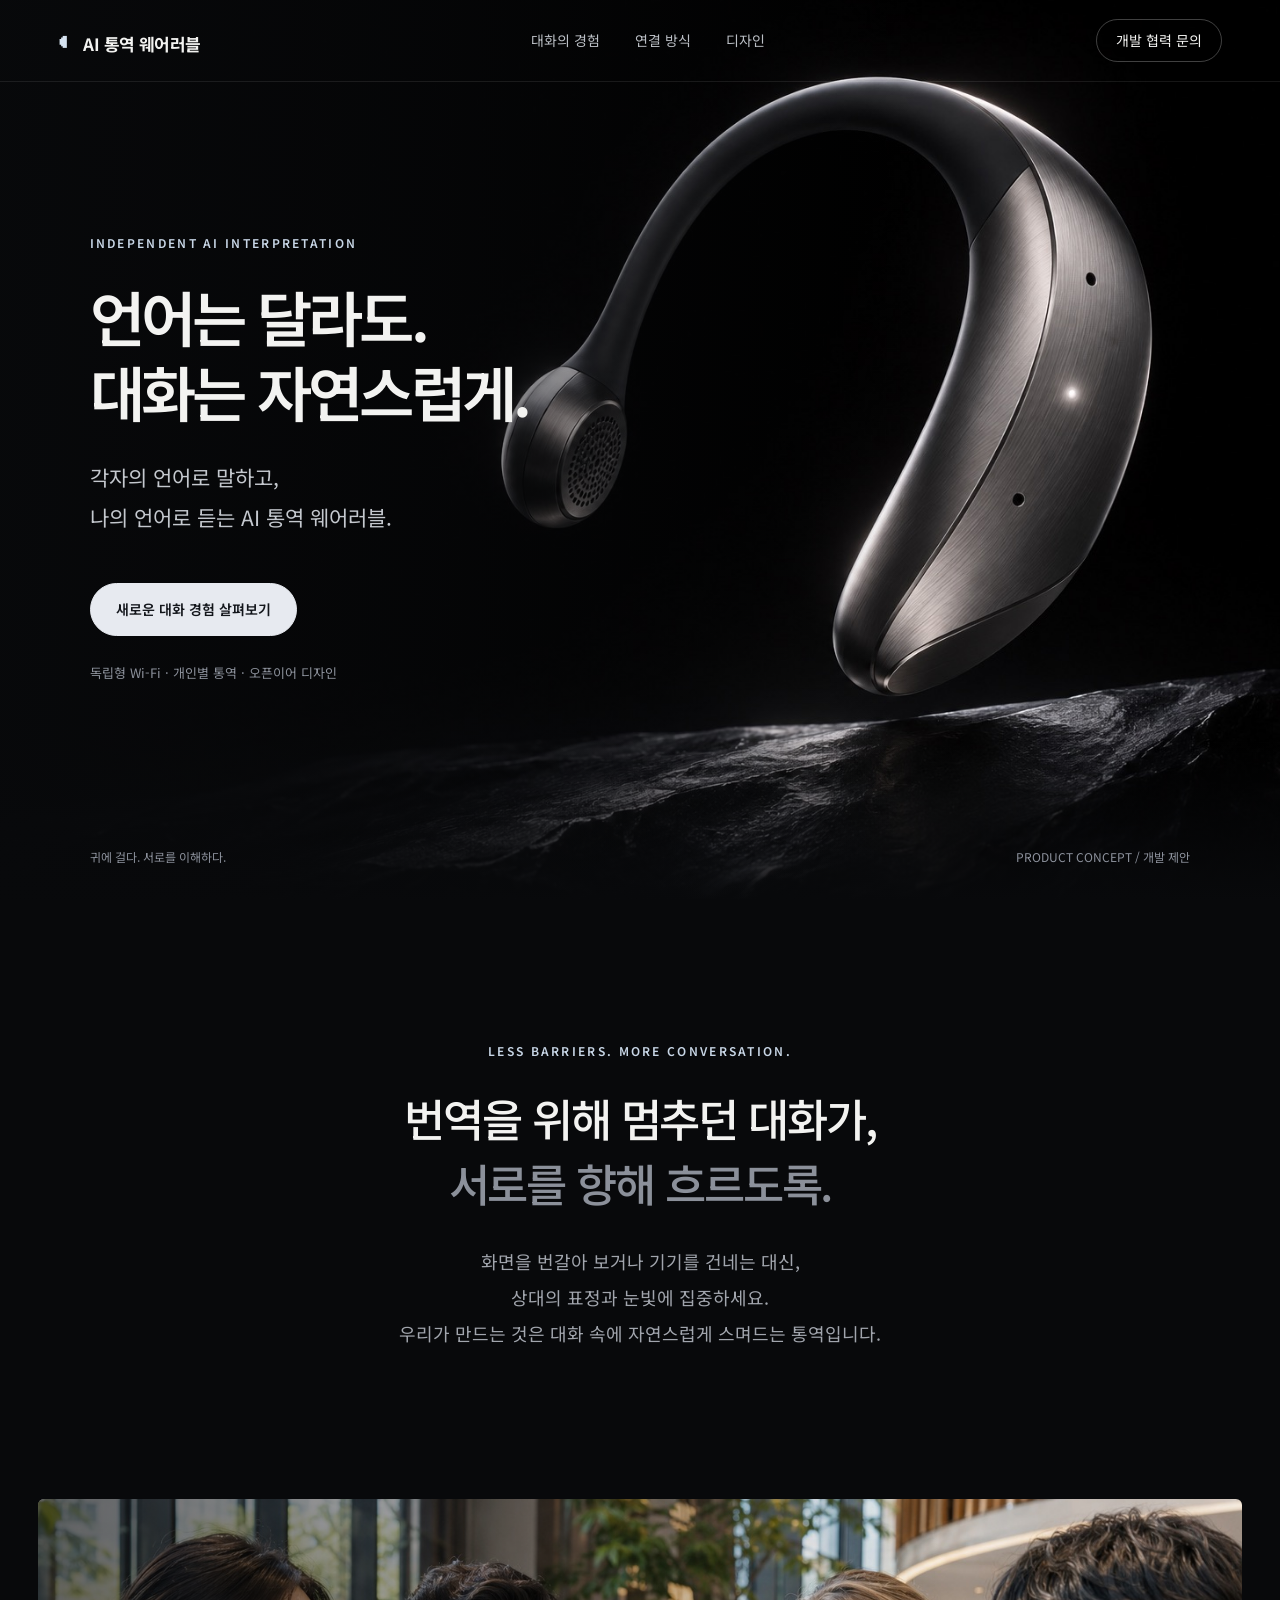
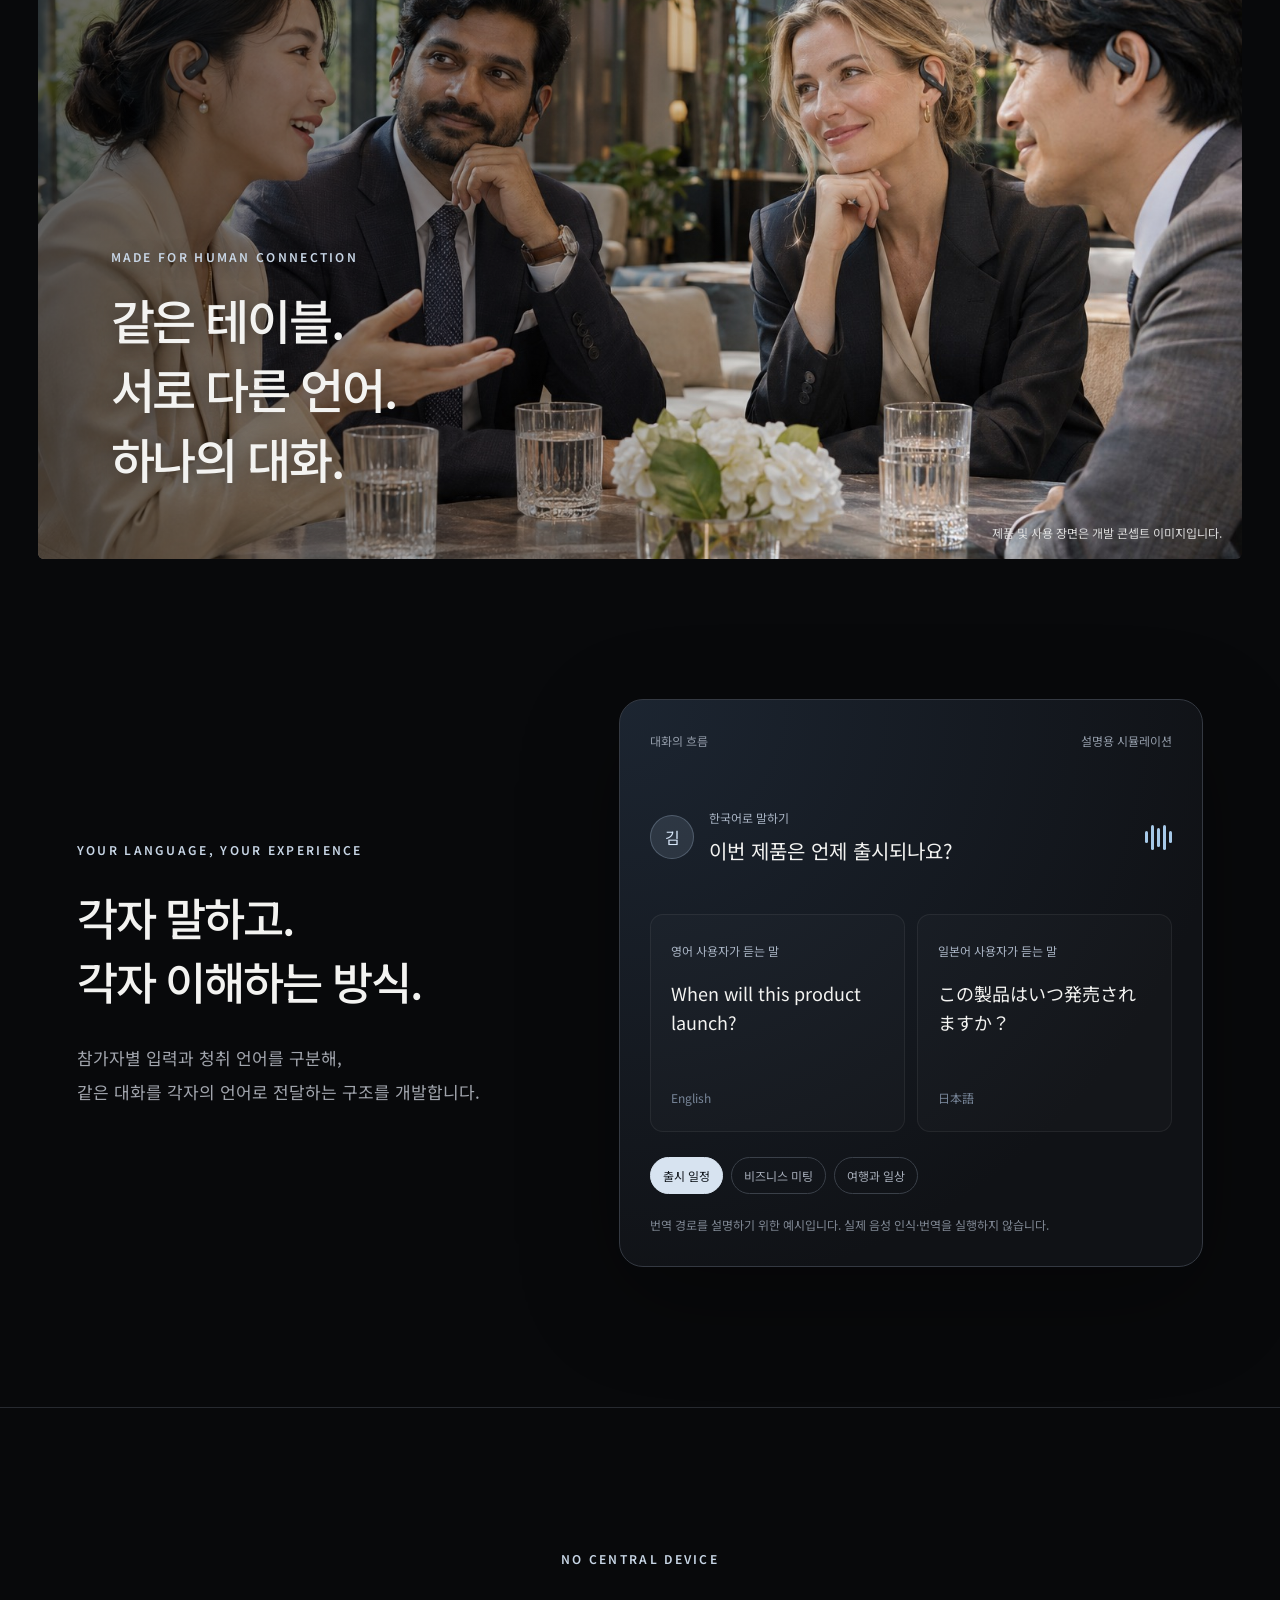
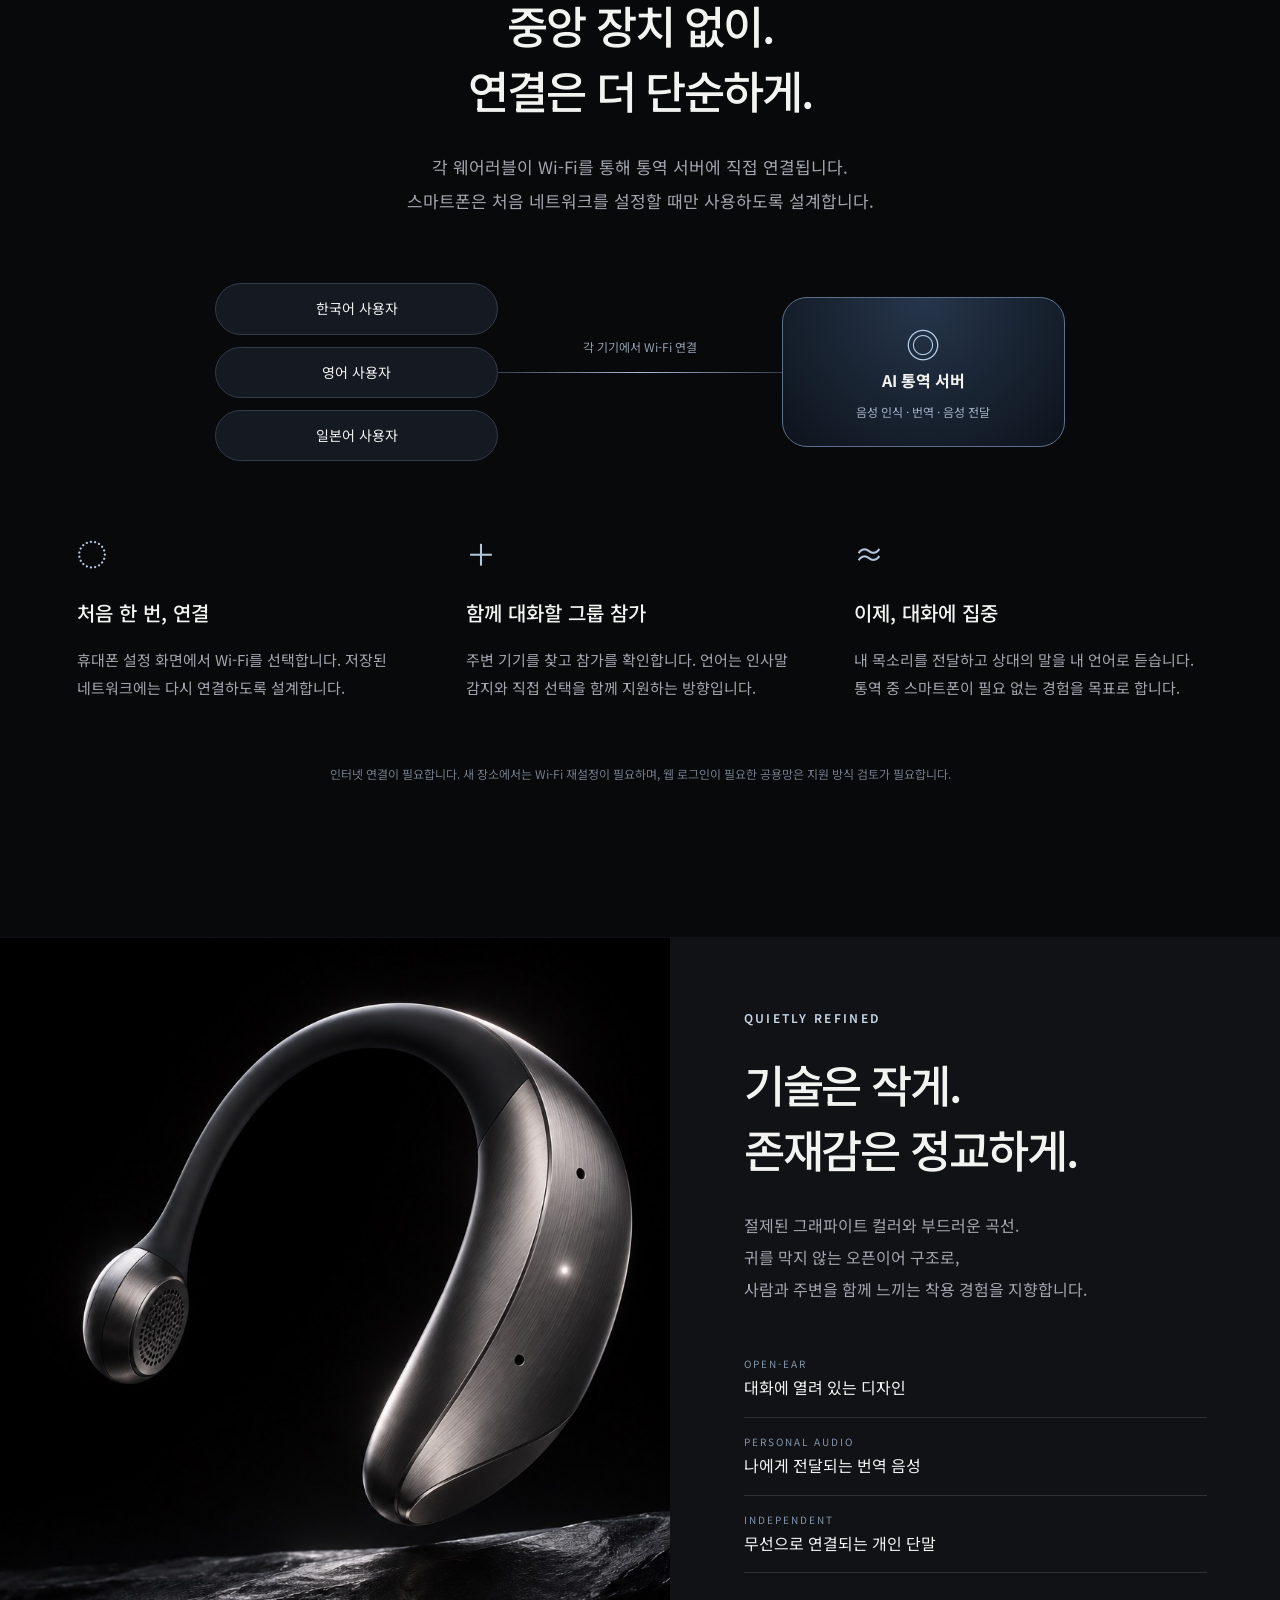
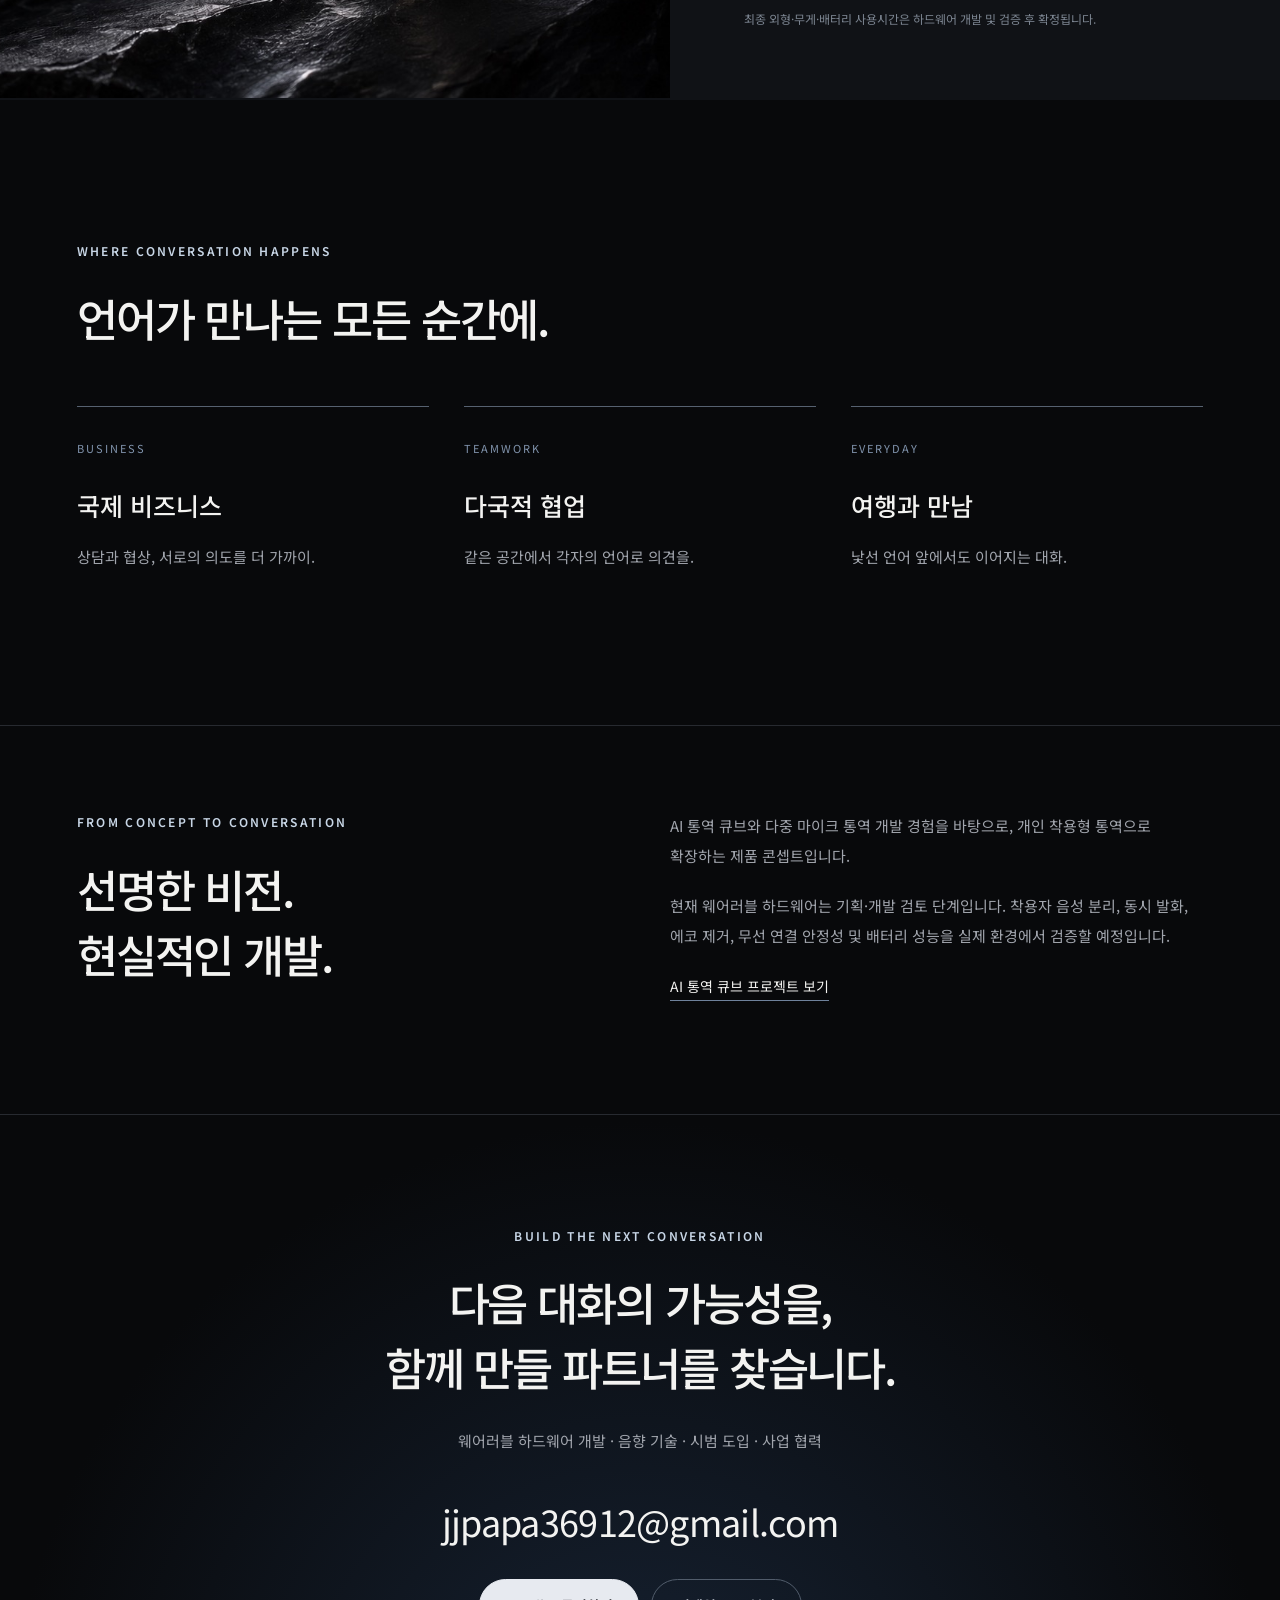
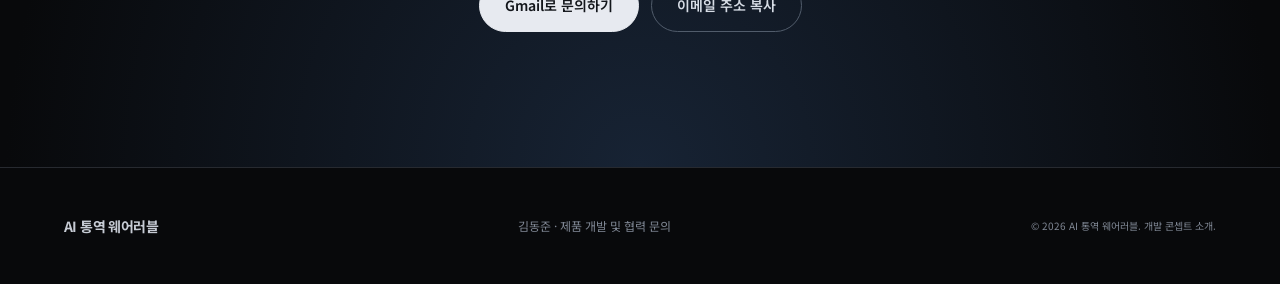
==== wearable/index.html @ e317d511 "Add Korean AI translation wearable product concept site" ====
<!doctype html><html lang="ko"><head><meta charset="utf-8"><meta name="viewport" content="width=device-width,initial-scale=1"><meta name="theme-color" content="#08090b"><title>AI 통역 웨어러블 — 언어의 경계 너머</title><meta name="description" content="각자의 언어로 말하고, 나의 언어로 듣는 AI 그룹 통역 웨어러블. 스마트폰과 중앙 장치 없이 Wi-Fi로 연결하는 독립형 제품 개발 콘셉트."><meta property="og:title" content="AI 통역 웨어러블 — 언어의 경계 너머"><meta property="og:description" content="각자의 언어로 말하고, 나의 언어로 듣다."><meta property="og:image" content="https://jjpapa36912.github.io/ai-interpreter-cube/wearable/assets/hero.jpg"><link rel="stylesheet" href="style.css"></head><body>
<header><a class="brand" href="#"><span class="mark">◖</span> AI 통역 웨어러블</a><nav><a href="#experience">대화의 경험</a><a href="#connection">연결 방식</a><a href="#design">디자인</a></nav><a class="nav-contact" href="#contact">개발 협력 문의</a></header>
<main><section class="hero"><img class="hero-image" src="assets/hero.jpg" alt="그래파이트 금속과 유연한 이어후크로 구성한 AI 통역 웨어러블 디자인 콘셉트" fetchpriority="high"><div class="hero-shade"></div><div class="hero-copy"><p class="eyebrow">INDEPENDENT AI INTERPRETATION</p><h1>언어는 달라도.<br>대화는 자연스럽게.</h1><p class="lead">각자의 언어로 말하고,<br>나의 언어로 듣는 AI 통역 웨어러블.</p><a class="button" href="#experience">새로운 대화 경험 살펴보기</a><p class="hero-note">독립형 Wi-Fi · 개인별 통역 · 오픈이어 디자인</p></div><div class="hero-bottom"><span>귀에 걸다. 서로를 이해하다.</span><span>PRODUCT CONCEPT / 개발 제안</span></div></section>
<section class="intro reveal"><p class="eyebrow">LESS BARRIERS. MORE CONVERSATION.</p><h2>번역을 위해 멈추던 대화가,<br><span>서로를 향해 흐르도록.</span></h2><p>화면을 번갈아 보거나 기기를 건네는 대신,<br class="desktop"> 상대의 표정과 눈빛에 집중하세요.<br>우리가 만드는 것은 대화 속에 자연스럽게 스며드는 통역입니다.</p></section>
<section id="experience" class="scene reveal"><img src="assets/conversation.jpg" alt="귀걸이형 통역 기기를 착용하고 마주 보며 대화하는 다국적 동료들의 사용 장면 콘셉트" loading="lazy"><div class="scene-caption"><span class="eyebrow">MADE FOR HUMAN CONNECTION</span><h2>같은 테이블.<br>서로 다른 언어.<br>하나의 대화.</h2></div><span class="image-note">제품 및 사용 장면은 개발 콘셉트 이미지입니다.</span></section>
<section class="experience content reveal"><div class="section-head"><p class="eyebrow">YOUR LANGUAGE, YOUR EXPERIENCE</p><h2>각자 말하고.<br>각자 이해하는 방식.</h2><p>참가자별 입력과 청취 언어를 구분해,<br>같은 대화를 각자의 언어로 전달하는 구조를 개발합니다.</p></div><div class="conversation-demo" aria-label="다국어 대화의 동작 예시"><div class="demo-top"><span>대화의 흐름</span><span>설명용 시뮬레이션</span></div><div class="speaking"><span class="avatar">김</span><div><small>한국어로 말하기</small><p id="source">이번 제품은 언제 출시되나요?</p></div><div class="wave" aria-hidden="true"><i></i><i></i><i></i><i></i><i></i></div></div><div class="listener-grid"><article><small>영어 사용자가 듣는 말</small><p id="english">When will this product launch?</p><span>English</span></article><article><small>일본어 사용자가 듣는 말</small><p id="japanese">この製品はいつ発売されますか？</p><span>日本語</span></article></div><div class="demo-controls"><button class="selected" data-demo="0" aria-pressed="true">출시 일정</button><button data-demo="1" aria-pressed="false">비즈니스 미팅</button><button data-demo="2" aria-pressed="false">여행과 일상</button></div><p class="demo-note">번역 경로를 설명하기 위한 예시입니다. 실제 음성 인식·번역을 실행하지 않습니다.</p></div></section>
<section id="connection" class="connection content reveal"><p class="eyebrow">NO CENTRAL DEVICE</p><h2>중앙 장치 없이.<br>연결은 더 단순하게.</h2><p class="section-desc">각 웨어러블이 Wi-Fi를 통해 통역 서버에 직접 연결됩니다.<br>스마트폰은 처음 네트워크를 설정할 때만 사용하도록 설계합니다.</p><div class="network"><div class="people"><span>한국어 사용자</span><span>영어 사용자</span><span>일본어 사용자</span></div><div class="network-line"><span>각 기기에서 Wi-Fi 연결</span></div><div class="cloud"><span class="cloud-icon">◎</span><strong>AI 통역 서버</strong><small>음성 인식 · 번역 · 음성 전달</small></div></div><div class="steps"><article><span class="step-symbol">◌</span><h3>처음 한 번, 연결</h3><p>휴대폰 설정 화면에서 Wi-Fi를 선택합니다. 저장된 네트워크에는 다시 연결하도록 설계합니다.</p></article><article><span class="step-symbol">＋</span><h3>함께 대화할 그룹 참가</h3><p>주변 기기를 찾고 참가를 확인합니다. 언어는 인사말 감지와 직접 선택을 함께 지원하는 방향입니다.</p></article><article><span class="step-symbol">≈</span><h3>이제, 대화에 집중</h3><p>내 목소리를 전달하고 상대의 말을 내 언어로 듣습니다. 통역 중 스마트폰이 필요 없는 경험을 목표로 합니다.</p></article></div><p class="technical-note">인터넷 연결이 필요합니다. 새 장소에서는 Wi-Fi 재설정이 필요하며, 웹 로그인이 필요한 공용망은 지원 방식 검토가 필요합니다.</p></section>
<section id="design" class="design reveal"><div class="design-photo"><img src="assets/hero.jpg" alt="소형 오픈이어 스피커와 뒤쪽 이어후크의 소재 및 형태 디테일" loading="lazy"></div><div class="design-copy"><p class="eyebrow">QUIETLY REFINED</p><h2>기술은 작게.<br>존재감은 정교하게.</h2><p>절제된 그래파이트 컬러와 부드러운 곡선.<br>귀를 막지 않는 오픈이어 구조로,<br>사람과 주변을 함께 느끼는 착용 경험을 지향합니다.</p><ul><li><span>OPEN-EAR</span><strong>대화에 열려 있는 디자인</strong></li><li><span>PERSONAL AUDIO</span><strong>나에게 전달되는 번역 음성</strong></li><li><span>INDEPENDENT</span><strong>무선으로 연결되는 개인 단말</strong></li></ul><small>최종 외형·무게·배터리 사용시간은 하드웨어 개발 및 검증 후 확정됩니다.</small></div></section>
<section class="places content reveal"><p class="eyebrow">WHERE CONVERSATION HAPPENS</p><h2>언어가 만나는 모든 순간에.</h2><div class="use-grid"><article><span>BUSINESS</span><h3>국제 비즈니스</h3><p>상담과 협상, 서로의 의도를 더 가까이.</p></article><article><span>TEAMWORK</span><h3>다국적 협업</h3><p>같은 공간에서 각자의 언어로 의견을.</p></article><article><span>EVERYDAY</span><h3>여행과 만남</h3><p>낯선 언어 앞에서도 이어지는 대화.</p></article></div></section>
<section class="development content reveal"><div><p class="eyebrow">FROM CONCEPT TO CONVERSATION</p><h2>선명한 비전.<br>현실적인 개발.</h2></div><div><p>AI 통역 큐브와 다중 마이크 통역 개발 경험을 바탕으로, 개인 착용형 통역으로 확장하는 제품 콘셉트입니다.</p><p>현재 웨어러블 하드웨어는 기획·개발 검토 단계입니다. 착용자 음성 분리, 동시 발화, 에코 제거, 무선 연결 안정성 및 배터리 성능을 실제 환경에서 검증할 예정입니다.</p><a class="text-link" href="../">AI 통역 큐브 프로젝트 보기</a></div></section>
<section id="contact" class="contact reveal"><p class="eyebrow">BUILD THE NEXT CONVERSATION</p><h2>다음 대화의 가능성을,<br>함께 만들 파트너를 찾습니다.</h2><p>웨어러블 하드웨어 개발 · 음향 기술 · 시범 도입 · 사업 협력</p><a class="email" href="mailto:jjpapa36912@gmail.com?subject=AI%20통역%20웨어러블%20협력%20문의">jjpapa36912@gmail.com</a><div class="contact-actions"><a class="button" href="https://mail.google.com/mail/?view=cm&fs=1&to=jjpapa36912%40gmail.com&su=AI%20통역%20웨어러블%20협력%20문의" target="_blank" rel="noopener">Gmail로 문의하기</a><button class="button outline" id="copy">이메일 주소 복사</button></div><p id="copy-status" role="status"></p></section></main><footer><a class="brand" href="#">AI 통역 웨어러블</a><p>김동준 · 제품 개발 및 협력 문의</p><small>© 2026 AI 통역 웨어러블. 개발 콘셉트 소개.</small></footer><script src="app.js"></script></body></html>
---- wearable/style.css ----
@import url('https://fonts.googleapis.com/css2?family=Noto+Sans+KR:wght@400;500;600;700;800&display=swap');
:root{color-scheme:dark;--bg:#08090b;--fg:#f3f3f1;--muted:#a1a5ad;--line:#272a30;--accent:#c8d6e6}*{box-sizing:border-box}html{scroll-behavior:smooth;scroll-padding-top:85px}body{margin:0;background:var(--bg);color:var(--fg);font-family:'Noto Sans KR',-apple-system,BlinkMacSystemFont,sans-serif;word-break:keep-all;font-size:16px;line-height:1.8}a{color:inherit;text-decoration:none}button{font:inherit;cursor:pointer}header{height:82px;padding:0 4.5%;display:flex;align-items:center;justify-content:space-between;position:absolute;z-index:5;width:100%;border-bottom:1px solid #ffffff16}.brand{font-weight:700;font-size:17px;letter-spacing:-.6px}.mark{font-size:25px;margin-right:9px;color:#d6e3f1}nav{display:flex;gap:35px;font-size:14px;color:#bbbfc5}.nav-contact{font-size:14px;border:1px solid #ffffff40;border-radius:99px;padding:8px 19px}.hero{min-height:850px;height:100svh;max-height:1150px;position:relative;overflow:hidden;display:flex;align-items:center}.hero-image{position:absolute;width:100%;height:100%;object-fit:cover;object-position:60% center}.hero-shade{position:absolute;inset:0;background:linear-gradient(90deg,#08090bf2 0%,#08090b9c 33%,#08090b00 72%),linear-gradient(0deg,#08090b 0%,transparent 18%)}.hero-copy{position:relative;padding:90px 7% 60px;max-width:850px}.eyebrow{font-size:12px;letter-spacing:2.3px;color:var(--accent);font-weight:600;margin:0 0 24px}.hero h1{font-size:clamp(44px,4.7vw,78px);letter-spacing:-3.7px;line-height:1.25;font-weight:600;margin:0 0 30px}.lead{font-size:21px;line-height:1.9;color:#c4c8ce;font-weight:400}.button{display:inline-flex;align-items:center;justify-content:center;background:#e7eaf0;color:#13161b;border:1px solid #e7eaf0;border-radius:99px;padding:13px 25px;font-size:14px;font-weight:600;transition:transform .25s,background .25s}.button:hover{transform:translateY(-3px);background:#fff}.hero .button{margin-top:24px}.hero-note{font-size:13px;color:#8c919b;margin-top:25px}.hero-bottom{position:absolute;bottom:32px;left:7%;right:7%;display:flex;justify-content:space-between;font-size:12px;color:#8d929d}.intro{text-align:center;padding:140px 20px 130px}.intro h2,h2{font-size:clamp(32px,3.5vw,52px);font-weight:500;line-height:1.45;letter-spacing:-2.1px;margin:0 0 27px}.intro h2 span{color:#8b909a}.intro>p:last-child{color:var(--muted);line-height:2;font-size:18px}.scene{margin:0 3%;position:relative;border-radius:6px;overflow:hidden;height:660px}.scene img{width:100%;height:100%;object-fit:cover}.scene:after{content:'';position:absolute;inset:0;background:linear-gradient(90deg,#0009,transparent 75%)}.scene-caption{position:absolute;bottom:65px;left:6%;z-index:1;text-shadow:0 2px 20px #0006}.scene-caption h2{font-size:48px;margin:15px 0 0}.image-note{position:absolute;bottom:15px;right:20px;font-size:12px;z-index:1;color:#ddd}.content{max-width:1320px;margin:auto;padding:140px 6%}.experience{display:grid;grid-template-columns:.9fr 1.1fr;gap:65px;align-items:center}.section-head>p:last-child,.section-desc{color:var(--muted);font-size:17px;line-height:2}.conversation-demo{border:1px solid #343942;background:radial-gradient(ellipse at top left,#1c2531,#101216 75%);border-radius:24px;padding:30px;box-shadow:0 30px 100px #0005}.demo-top{display:flex;justify-content:space-between;color:#929ba8;font-size:12px;margin-bottom:36px}.speaking{display:flex;align-items:center;gap:15px;min-height:100px}.avatar{background:#b6c9df22;color:#d8e7f9;border:1px solid #afc6df44;display:grid;place-items:center;flex-shrink:0;width:44px;height:44px;border-radius:50%}.speaking small,.listener-grid small{color:#a9b4c4;font-size:12px}.speaking p{margin:5px 0;font-size:20px;line-height:1.6}.wave{display:flex;align-items:center;gap:3px;margin-left:auto;height:30px}.wave i{width:3px;background:#a6c9e8;height:12px;border-radius:3px;animation:wave 1s infinite alternate}.wave i:nth-child(2n){height:25px;animation-delay:.3s}.wave i:nth-child(3){height:19px;animation-delay:.6s}.listener-grid{display:grid;grid-template-columns:1fr 1fr;gap:12px;margin-top:27px}.listener-grid article{padding:20px;background:#ffffff05;border:1px solid #ffffff10;border-radius:13px}.listener-grid p{font-size:18px;line-height:1.6;min-height:88px;margin:15px 0}.listener-grid article>span{font-size:12px;color:#788699}.demo-controls{display:flex;gap:8px;flex-wrap:wrap;margin-top:25px}.demo-controls button{border:1px solid #3a4049;color:#a6adb9;background:transparent;border-radius:99px;font-size:12px;padding:7px 12px}.demo-controls button.selected{background:#d7e3f0;color:#10151b;border-color:#d7e3f0}.demo-note{font-size:12px;color:#7f8793;line-height:1.8;margin:20px 0 0}.connection{border-top:1px solid var(--line);text-align:center}.network{margin:65px auto;max-width:850px;display:grid;grid-template-columns:1fr 1fr 1fr;align-items:center}.people{display:grid;gap:12px}.people span{border:1px solid #343c49;border-radius:99px;padding:12px;background:#141922;font-size:14px}.network-line{height:1px;background:linear-gradient(90deg,#344053,#a7bcd5,#344053);position:relative}.network-line span{position:absolute;bottom:15px;left:0;right:0;font-size:12px;color:#939eae}.cloud{border:1px solid #5d718e;border-radius:25px;padding:24px 14px;background:radial-gradient(ellipse at top,#26364b,#0d131c)}.cloud-icon{font-size:34px;color:#b6cfea;display:block;line-height:1.3}.cloud strong,.cloud small{display:block}.cloud small{font-size:12px;color:#a4b1c3;margin-top:6px}.steps{display:grid;grid-template-columns:repeat(3,1fr);gap:40px;text-align:left}.step-symbol{font-size:30px;color:#b4c6dc}.steps h3{font-weight:500;font-size:20px;margin:15px 0}.steps p{font-size:15px;color:var(--muted);line-height:1.9}.technical-note{font-size:12px;color:#737d8a;margin-top:45px}.design{display:grid;grid-template-columns:1.1fr 1fr;background:#101216;align-items:center}.design-photo{height:760px;overflow:hidden}.design-photo img{height:100%;width:100%;object-fit:cover;object-position:80% center}.design-copy{padding:70px 12%}.design-copy>p:not(.eyebrow){color:var(--muted);font-size:16px;line-height:2}.design-copy ul{list-style:none;padding:0;margin:35px 0}.design-copy li{border-bottom:1px solid #2c3037;padding:15px 0}.design-copy li span{display:block;font-size:10px;letter-spacing:2px;color:#8395ac}.design-copy li strong{font-size:16px;font-weight:400}.design-copy>small{font-size:12px;color:#7c8591;line-height:1.8;display:block}.places h2{margin-bottom:55px}.use-grid{display:grid;grid-template-columns:repeat(3,1fr);gap:35px}.use-grid article{border-top:1px solid #566170;padding-top:25px}.use-grid span{font-size:11px;color:#8194ad;letter-spacing:2px}.use-grid h3{font-weight:500;font-size:25px;margin:23px 0 13px}.use-grid p{font-size:15px;color:var(--muted)}.development{border-top:1px solid var(--line);display:grid;grid-template-columns:1fr 1fr;gap:60px;padding-top:85px;padding-bottom:100px}.development>div>p:not(.eyebrow){color:var(--muted);font-size:15px;line-height:2;margin:0 0 20px}.text-link{font-size:14px;border-bottom:1px solid #6f829c;padding-bottom:4px}.contact{text-align:center;padding:110px 25px 80px;background:radial-gradient(ellipse at bottom,#172334,#08090b 70%);border-top:1px solid var(--line)}.contact>p:not(.eyebrow){color:var(--muted);font-size:15px}.email{display:block;font-size:clamp(21px,3vw,36px);font-weight:400;letter-spacing:-.7px;margin:35px 0 25px}.contact-actions{display:flex;justify-content:center;gap:12px}.outline{background:transparent;color:#d6dce5;border-color:#515c6b}.outline:hover{background:#ffffff10}#copy-status{min-height:25px}footer{display:flex;align-items:center;justify-content:space-between;padding:35px 5%;border-top:1px solid var(--line);color:#808895;font-size:12px}footer p{font-size:12px}footer .brand{font-size:14px;color:#c6cbd4}.reveal{opacity:1}.js .reveal{opacity:0;transform:translateY(28px);transition:opacity 1s,transform 1s}.js .reveal.visible{opacity:1;transform:none}@keyframes wave{to{transform:scaleY(.35)}}@media(min-width:1700px){.hero-copy{padding-left:10%}}@media(max-width:900px){nav{display:none}.hero{min-height:760px;max-height:980px}.hero-image{object-position:65% center}.hero-shade{background:linear-gradient(90deg,#08090be8,#08090b20),linear-gradient(0deg,#08090b,transparent 35%)}.hero h1{font-size:54px}.hero-copy{padding-left:6%}.experience{grid-template-columns:1fr;gap:35px}.scene{height:550px}.design{grid-template-columns:1fr}.design-photo{height:500px}.design-copy{padding:65px 8%}.design-copy ul{display:grid;grid-template-columns:repeat(3,1fr);gap:20px}.steps{gap:25px}.content{padding:90px 6%}footer{flex-wrap:wrap;gap:10px}.development{gap:30px}}@media(max-width:600px){header{height:70px;padding:0 6%}.brand{font-size:14px}.mark{font-size:19px;margin-right:4px}.nav-contact{font-size:11px;padding:7px 12px}.hero{min-height:820px;height:100svh;max-height:1000px;align-items:flex-start}.hero-image{height:70%;top:25%;object-position:73% center;opacity:.9}.hero-shade{background:linear-gradient(180deg,#08090b 12%,#08090b99 35%,transparent 58%,#08090b 96%)}.hero-copy{padding:130px 7% 0}.eyebrow{font-size:10px;letter-spacing:1.8px;margin-bottom:20px}.hero h1{font-size:43px;letter-spacing:-2.5px}.lead{font-size:17px;line-height:1.8}.hero .button{margin-top:15px}.hero-note{font-size:11px;max-width:240px}.hero-bottom{bottom:22px;font-size:10px;gap:25px}.hero-bottom span:first-child{display:none}.intro{padding:90px 6%}.intro h2,h2{font-size:31px;letter-spacing:-1.5px}.intro>p:last-child{font-size:15px}.desktop{display:none}.scene{height:580px;margin:0;border-radius:0}.scene img{object-position:52% center}.scene:after{background:linear-gradient(0deg,#000b,transparent 80%)}.scene-caption{bottom:65px}.scene-caption h2{font-size:35px}.image-note{font-size:10px;left:6%;right:auto}.content{padding:80px 6%}.section-head>p:last-child,.section-desc{font-size:15px}.conversation-demo{padding:22px 18px;border-radius:19px}.speaking p{font-size:17px}.listener-grid{gap:8px}.listener-grid article{padding:14px}.listener-grid p{font-size:15px;min-height:100px}.listener-grid small{font-size:10px}.demo-top{font-size:10px}.demo-controls button{font-size:11px}.network{grid-template-columns:1fr;gap:25px;margin:40px auto;max-width:350px}.people{grid-template-columns:repeat(3,1fr);gap:5px}.people span{padding:9px 3px;font-size:11px}.network-line{height:45px;width:1px;margin:auto;background:#6c84a3}.network-line span{white-space:nowrap;left:15px;bottom:10px;font-size:11px}.cloud{padding:18px}.steps{grid-template-columns:1fr;gap:20px}.steps article{border-top:1px solid #2c3139;padding-top:18px}.step-symbol{float:right}.steps h3{margin:5px 0 10px}.steps p{margin:0}.technical-note{text-align:left}.design-photo{height:410px}.design-copy{padding:55px 7%}.design-copy ul{grid-template-columns:1fr;gap:0}.use-grid{grid-template-columns:1fr;gap:25px}.use-grid h3{margin:15px 0 10px}.development{grid-template-columns:1fr;gap:15px}.contact{padding:85px 6% 55px}.contact h2{font-size:29px}.contact-actions{flex-direction:column;align-items:center}.contact-actions .button{width:230px}footer{display:block;text-align:center}footer p{margin:12px 0}}@media(prefers-reduced-motion:reduce){html{scroll-behavior:auto}.js .reveal{opacity:1;transform:none;transition:none}.wave i{animation:none}.button{transition:none}}
.experience>*{min-width:0}.listener-grid>*{min-width:0}.listener-grid p{overflow-wrap:anywhere}.eyebrow{overflow-wrap:anywhere}@media(max-width:600px){.hero-note{background:#08090b99;display:inline-block;padding:4px 8px;border-radius:6px}}
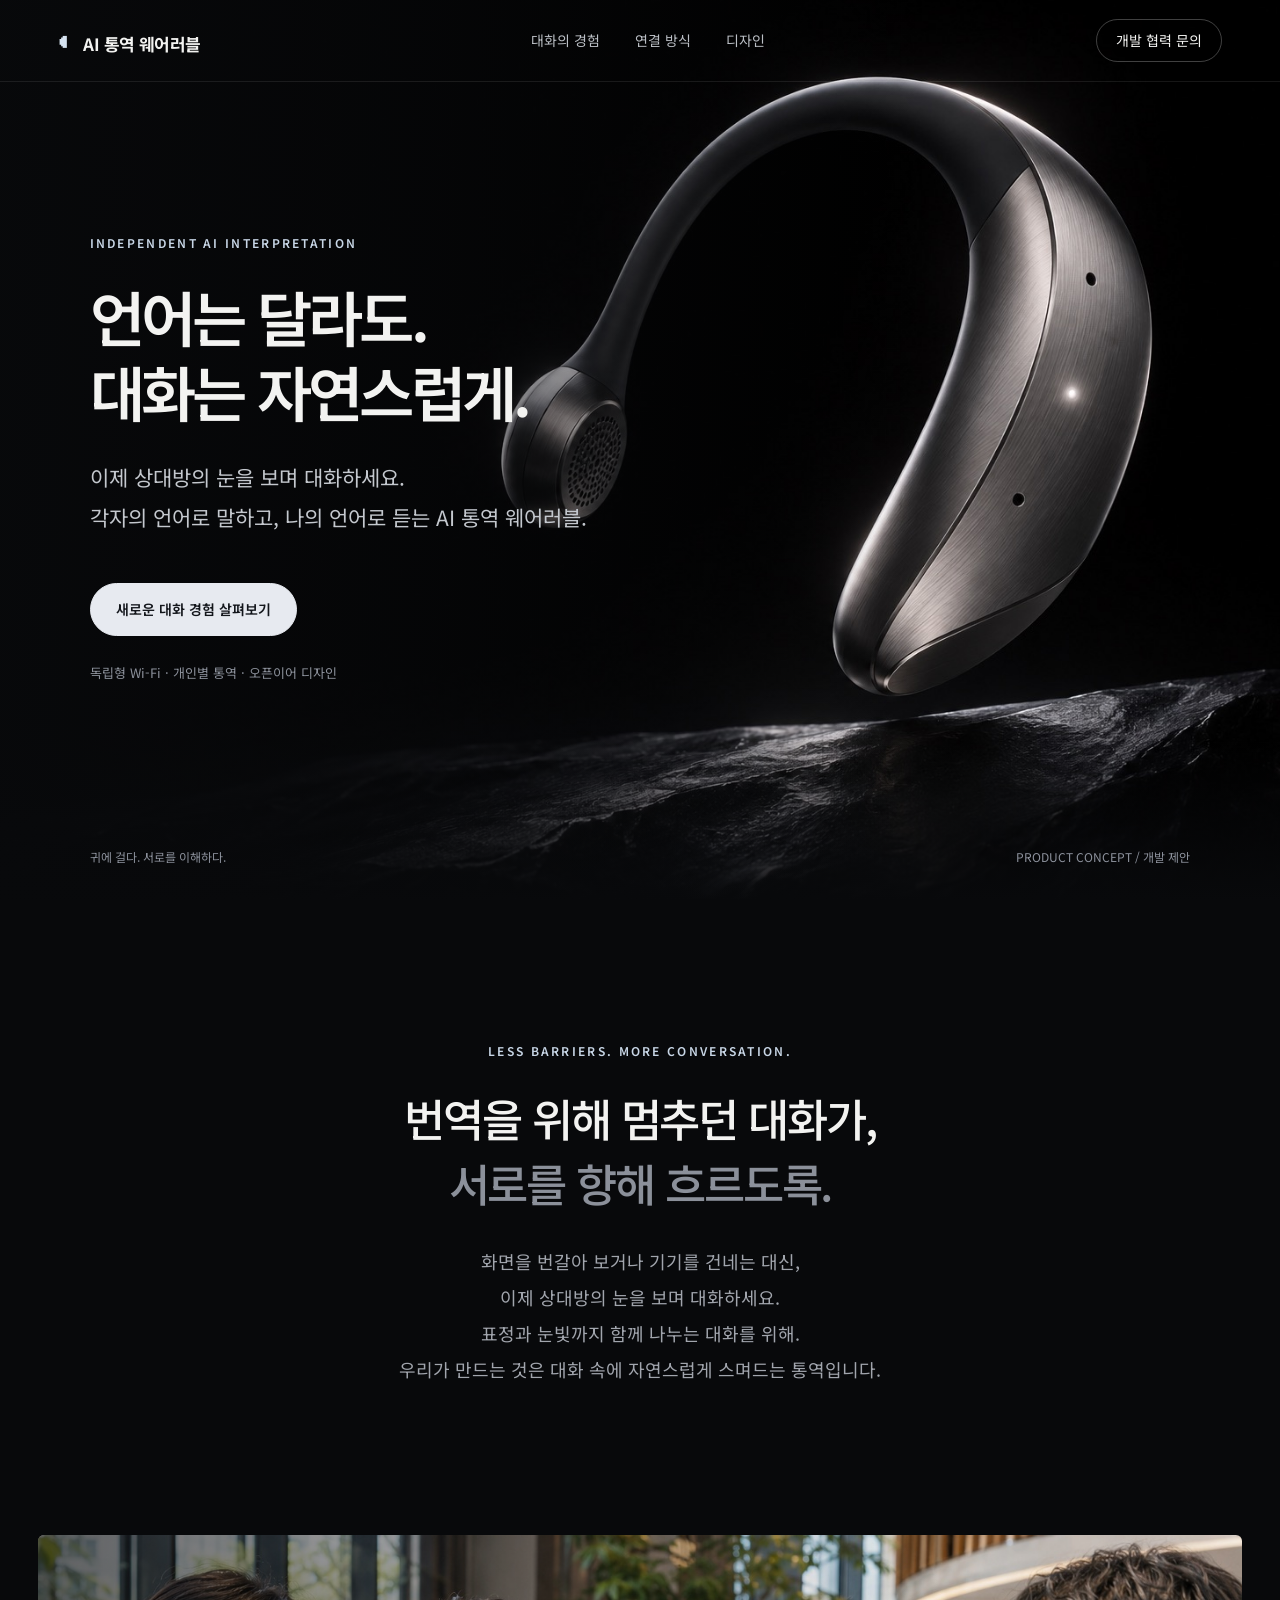
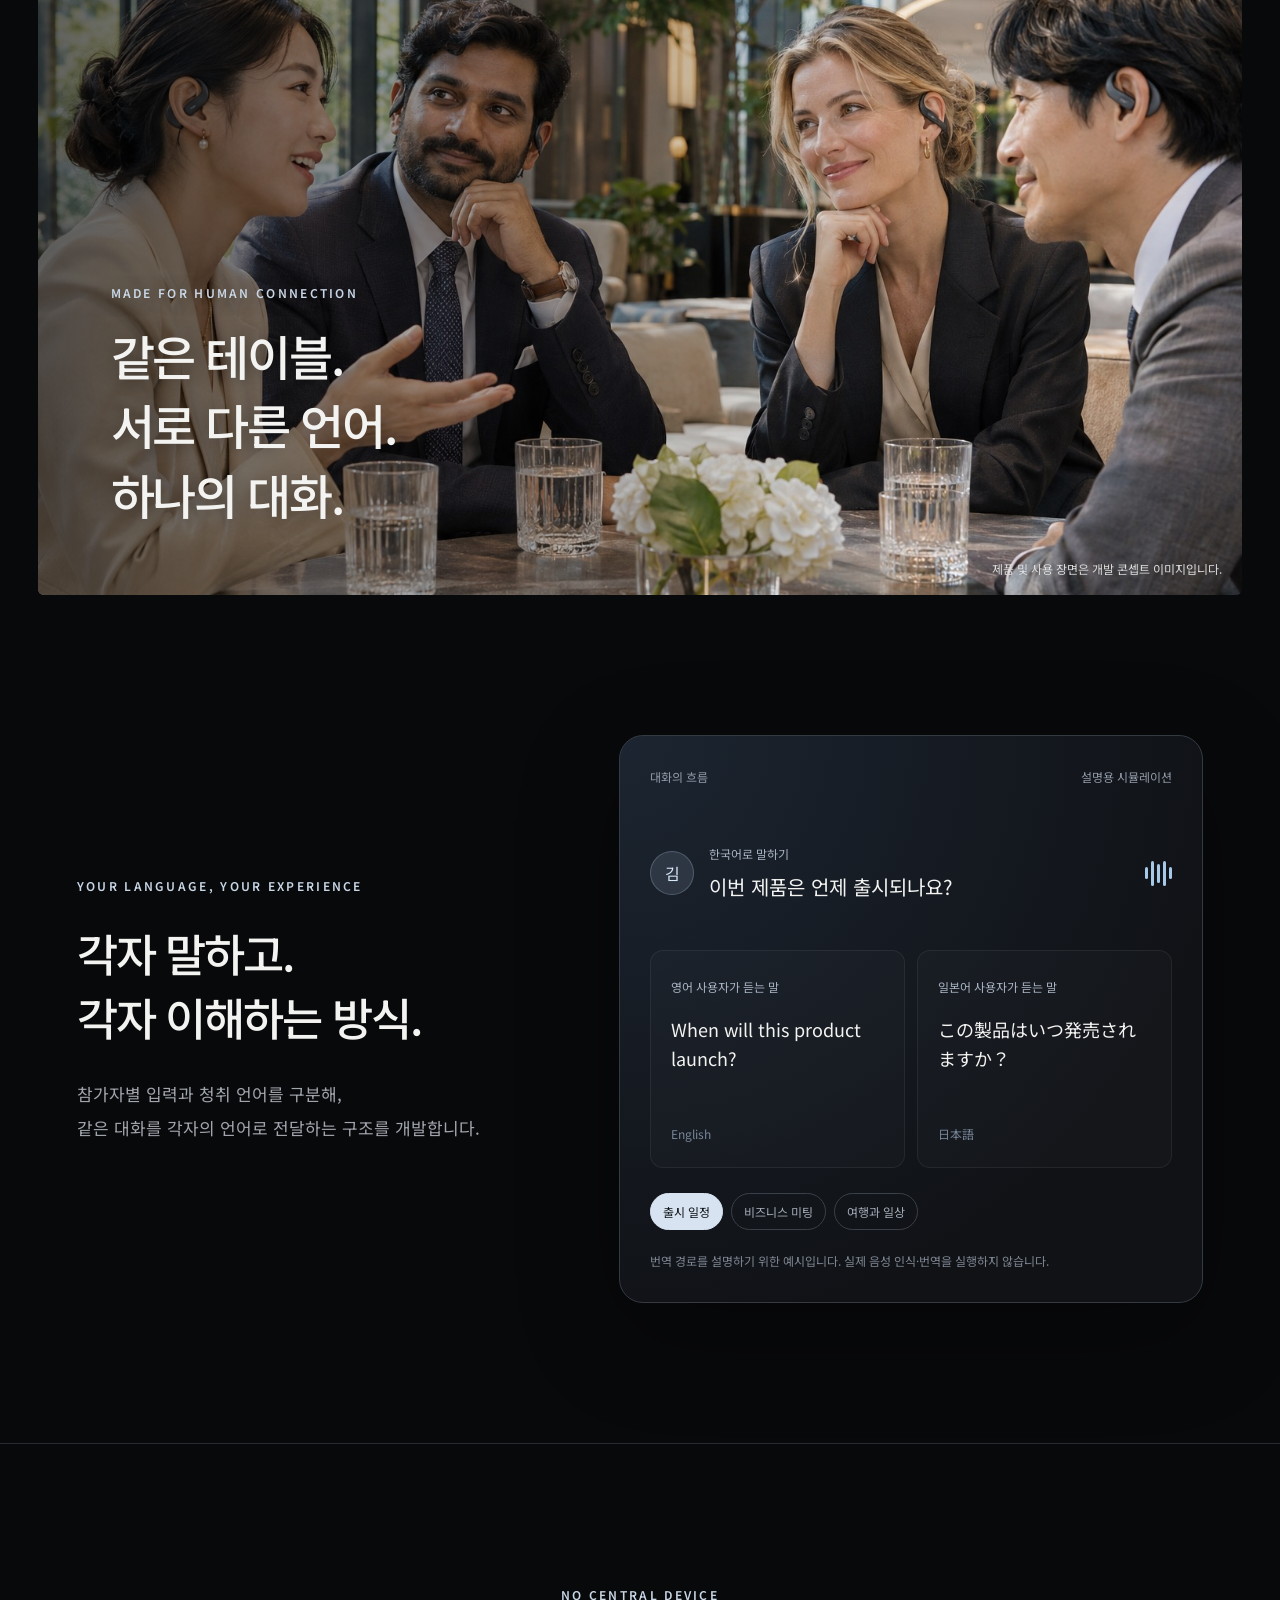
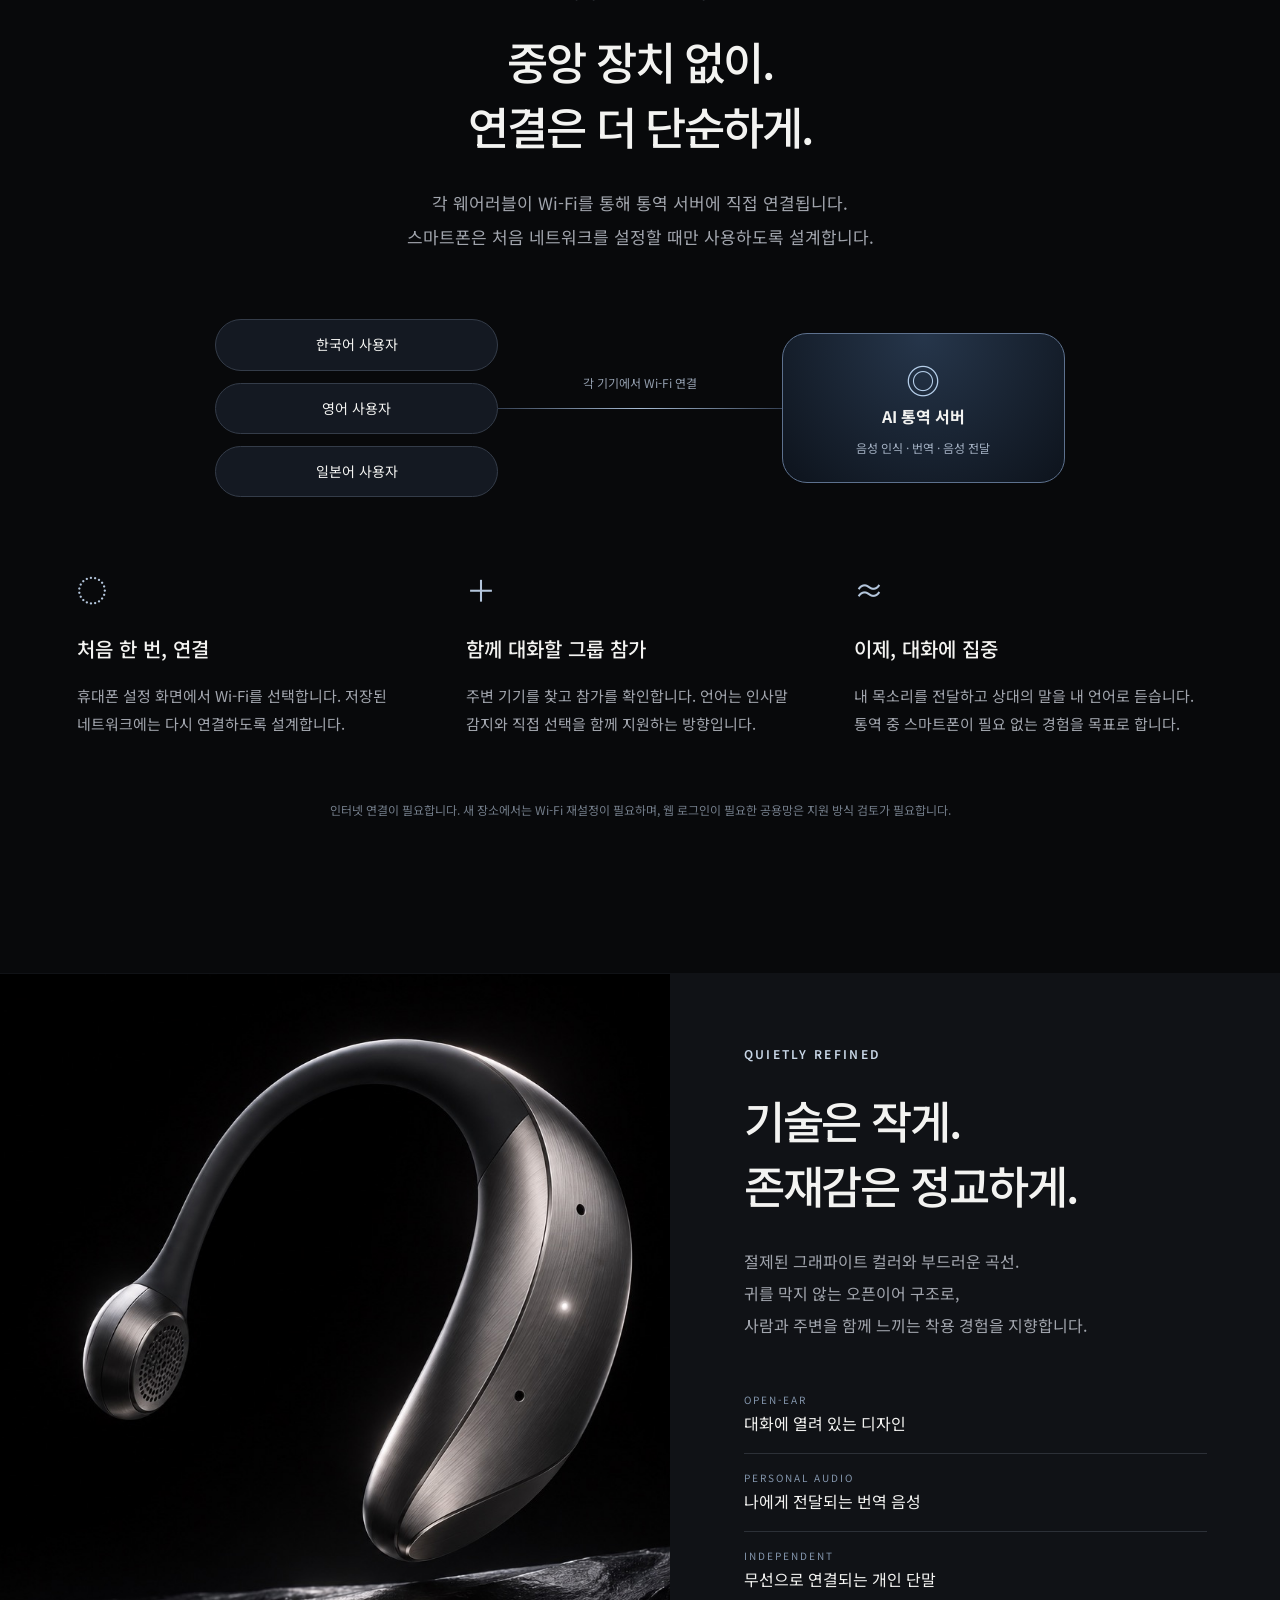
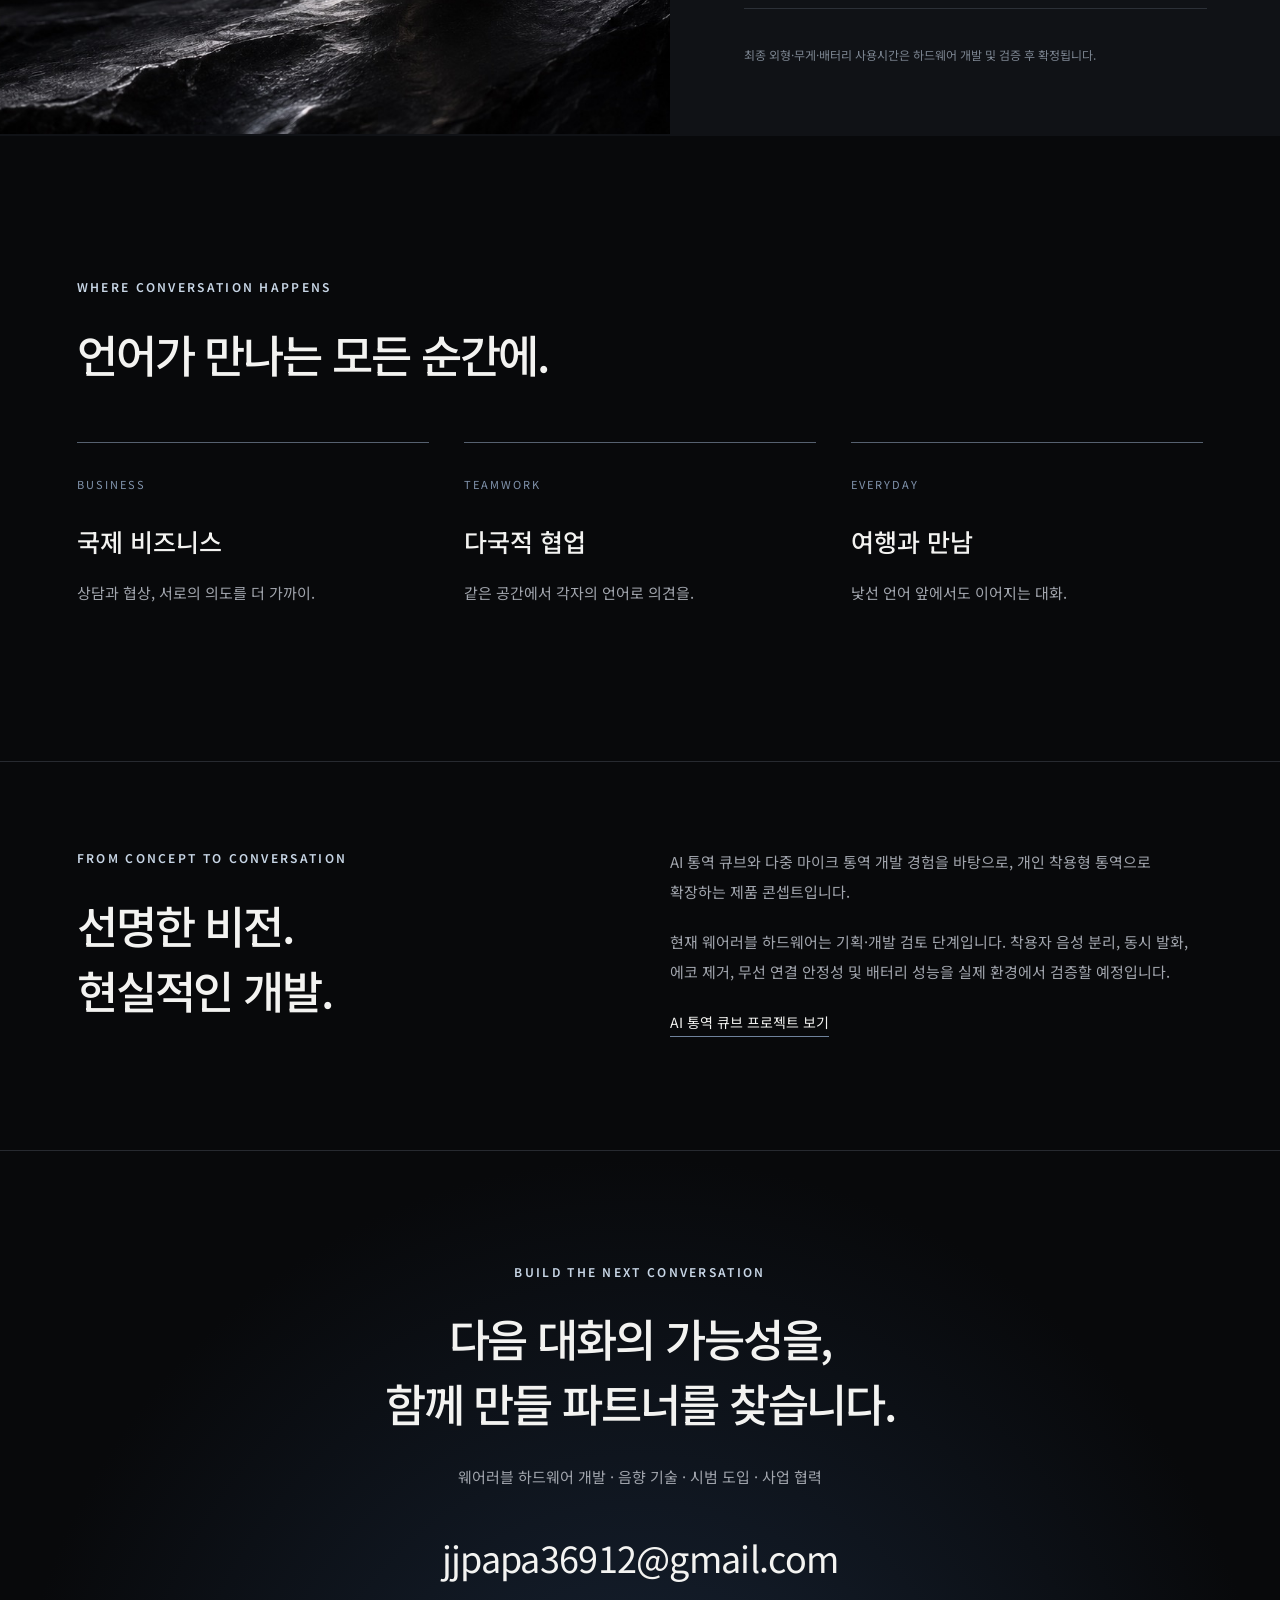
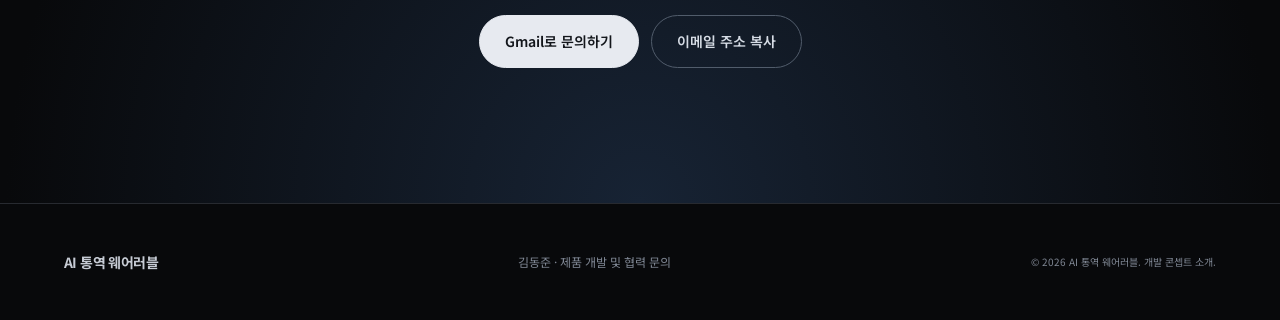
==== commit a9718a3c: "Emphasize eye contact in wearable conversation experience" ====
--- a/wearable/index.html
+++ b/wearable/index.html
@@ -1,7 +1,7 @@
 <!doctype html><html lang="ko"><head><meta charset="utf-8"><meta name="viewport" content="width=device-width,initial-scale=1"><meta name="theme-color" content="#08090b"><title>AI 통역 웨어러블 — 언어의 경계 너머</title><meta name="description" content="각자의 언어로 말하고, 나의 언어로 듣는 AI 그룹 통역 웨어러블. 스마트폰과 중앙 장치 없이 Wi-Fi로 연결하는 독립형 제품 개발 콘셉트."><meta property="og:title" content="AI 통역 웨어러블 — 언어의 경계 너머"><meta property="og:description" content="각자의 언어로 말하고, 나의 언어로 듣다."><meta property="og:image" content="https://jjpapa36912.github.io/ai-interpreter-cube/wearable/assets/hero.jpg"><link rel="stylesheet" href="style.css"></head><body>
 <header><a class="brand" href="#"><span class="mark">◖</span> AI 통역 웨어러블</a><nav><a href="#experience">대화의 경험</a><a href="#connection">연결 방식</a><a href="#design">디자인</a></nav><a class="nav-contact" href="#contact">개발 협력 문의</a></header>
-<main><section class="hero"><img class="hero-image" src="assets/hero.jpg" alt="그래파이트 금속과 유연한 이어후크로 구성한 AI 통역 웨어러블 디자인 콘셉트" fetchpriority="high"><div class="hero-shade"></div><div class="hero-copy"><p class="eyebrow">INDEPENDENT AI INTERPRETATION</p><h1>언어는 달라도.<br>대화는 자연스럽게.</h1><p class="lead">각자의 언어로 말하고,<br>나의 언어로 듣는 AI 통역 웨어러블.</p><a class="button" href="#experience">새로운 대화 경험 살펴보기</a><p class="hero-note">독립형 Wi-Fi · 개인별 통역 · 오픈이어 디자인</p></div><div class="hero-bottom"><span>귀에 걸다. 서로를 이해하다.</span><span>PRODUCT CONCEPT / 개발 제안</span></div></section>
-<section class="intro reveal"><p class="eyebrow">LESS BARRIERS. MORE CONVERSATION.</p><h2>번역을 위해 멈추던 대화가,<br><span>서로를 향해 흐르도록.</span></h2><p>화면을 번갈아 보거나 기기를 건네는 대신,<br class="desktop"> 상대의 표정과 눈빛에 집중하세요.<br>우리가 만드는 것은 대화 속에 자연스럽게 스며드는 통역입니다.</p></section>
+<main><section class="hero"><img class="hero-image" src="assets/hero.jpg" alt="그래파이트 금속과 유연한 이어후크로 구성한 AI 통역 웨어러블 디자인 콘셉트" fetchpriority="high"><div class="hero-shade"></div><div class="hero-copy"><p class="eyebrow">INDEPENDENT AI INTERPRETATION</p><h1>언어는 달라도.<br>대화는 자연스럽게.</h1><p class="lead">이제 상대방의 눈을 보며 대화하세요.<br>각자의 언어로 말하고, 나의 언어로 듣는 AI 통역 웨어러블.</p><a class="button" href="#experience">새로운 대화 경험 살펴보기</a><p class="hero-note">독립형 Wi-Fi · 개인별 통역 · 오픈이어 디자인</p></div><div class="hero-bottom"><span>귀에 걸다. 서로를 이해하다.</span><span>PRODUCT CONCEPT / 개발 제안</span></div></section>
+<section class="intro reveal"><p class="eyebrow">LESS BARRIERS. MORE CONVERSATION.</p><h2>번역을 위해 멈추던 대화가,<br><span>서로를 향해 흐르도록.</span></h2><p>화면을 번갈아 보거나 기기를 건네는 대신,<br class="desktop"> 이제 상대방의 눈을 보며 대화하세요.<br>표정과 눈빛까지 함께 나누는 대화를 위해.<br>우리가 만드는 것은 대화 속에 자연스럽게 스며드는 통역입니다.</p></section>
 <section id="experience" class="scene reveal"><img src="assets/conversation.jpg" alt="귀걸이형 통역 기기를 착용하고 마주 보며 대화하는 다국적 동료들의 사용 장면 콘셉트" loading="lazy"><div class="scene-caption"><span class="eyebrow">MADE FOR HUMAN CONNECTION</span><h2>같은 테이블.<br>서로 다른 언어.<br>하나의 대화.</h2></div><span class="image-note">제품 및 사용 장면은 개발 콘셉트 이미지입니다.</span></section>
 <section class="experience content reveal"><div class="section-head"><p class="eyebrow">YOUR LANGUAGE, YOUR EXPERIENCE</p><h2>각자 말하고.<br>각자 이해하는 방식.</h2><p>참가자별 입력과 청취 언어를 구분해,<br>같은 대화를 각자의 언어로 전달하는 구조를 개발합니다.</p></div><div class="conversation-demo" aria-label="다국어 대화의 동작 예시"><div class="demo-top"><span>대화의 흐름</span><span>설명용 시뮬레이션</span></div><div class="speaking"><span class="avatar">김</span><div><small>한국어로 말하기</small><p id="source">이번 제품은 언제 출시되나요?</p></div><div class="wave" aria-hidden="true"><i></i><i></i><i></i><i></i><i></i></div></div><div class="listener-grid"><article><small>영어 사용자가 듣는 말</small><p id="english">When will this product launch?</p><span>English</span></article><article><small>일본어 사용자가 듣는 말</small><p id="japanese">この製品はいつ発売されますか？</p><span>日本語</span></article></div><div class="demo-controls"><button class="selected" data-demo="0" aria-pressed="true">출시 일정</button><button data-demo="1" aria-pressed="false">비즈니스 미팅</button><button data-demo="2" aria-pressed="false">여행과 일상</button></div><p class="demo-note">번역 경로를 설명하기 위한 예시입니다. 실제 음성 인식·번역을 실행하지 않습니다.</p></div></section>
 <section id="connection" class="connection content reveal"><p class="eyebrow">NO CENTRAL DEVICE</p><h2>중앙 장치 없이.<br>연결은 더 단순하게.</h2><p class="section-desc">각 웨어러블이 Wi-Fi를 통해 통역 서버에 직접 연결됩니다.<br>스마트폰은 처음 네트워크를 설정할 때만 사용하도록 설계합니다.</p><div class="network"><div class="people"><span>한국어 사용자</span><span>영어 사용자</span><span>일본어 사용자</span></div><div class="network-line"><span>각 기기에서 Wi-Fi 연결</span></div><div class="cloud"><span class="cloud-icon">◎</span><strong>AI 통역 서버</strong><small>음성 인식 · 번역 · 음성 전달</small></div></div><div class="steps"><article><span class="step-symbol">◌</span><h3>처음 한 번, 연결</h3><p>휴대폰 설정 화면에서 Wi-Fi를 선택합니다. 저장된 네트워크에는 다시 연결하도록 설계합니다.</p></article><article><span class="step-symbol">＋</span><h3>함께 대화할 그룹 참가</h3><p>주변 기기를 찾고 참가를 확인합니다. 언어는 인사말 감지와 직접 선택을 함께 지원하는 방향입니다.</p></article><article><span class="step-symbol">≈</span><h3>이제, 대화에 집중</h3><p>내 목소리를 전달하고 상대의 말을 내 언어로 듣습니다. 통역 중 스마트폰이 필요 없는 경험을 목표로 합니다.</p></article></div><p class="technical-note">인터넷 연결이 필요합니다. 새 장소에서는 Wi-Fi 재설정이 필요하며, 웹 로그인이 필요한 공용망은 지원 방식 검토가 필요합니다.</p></section>
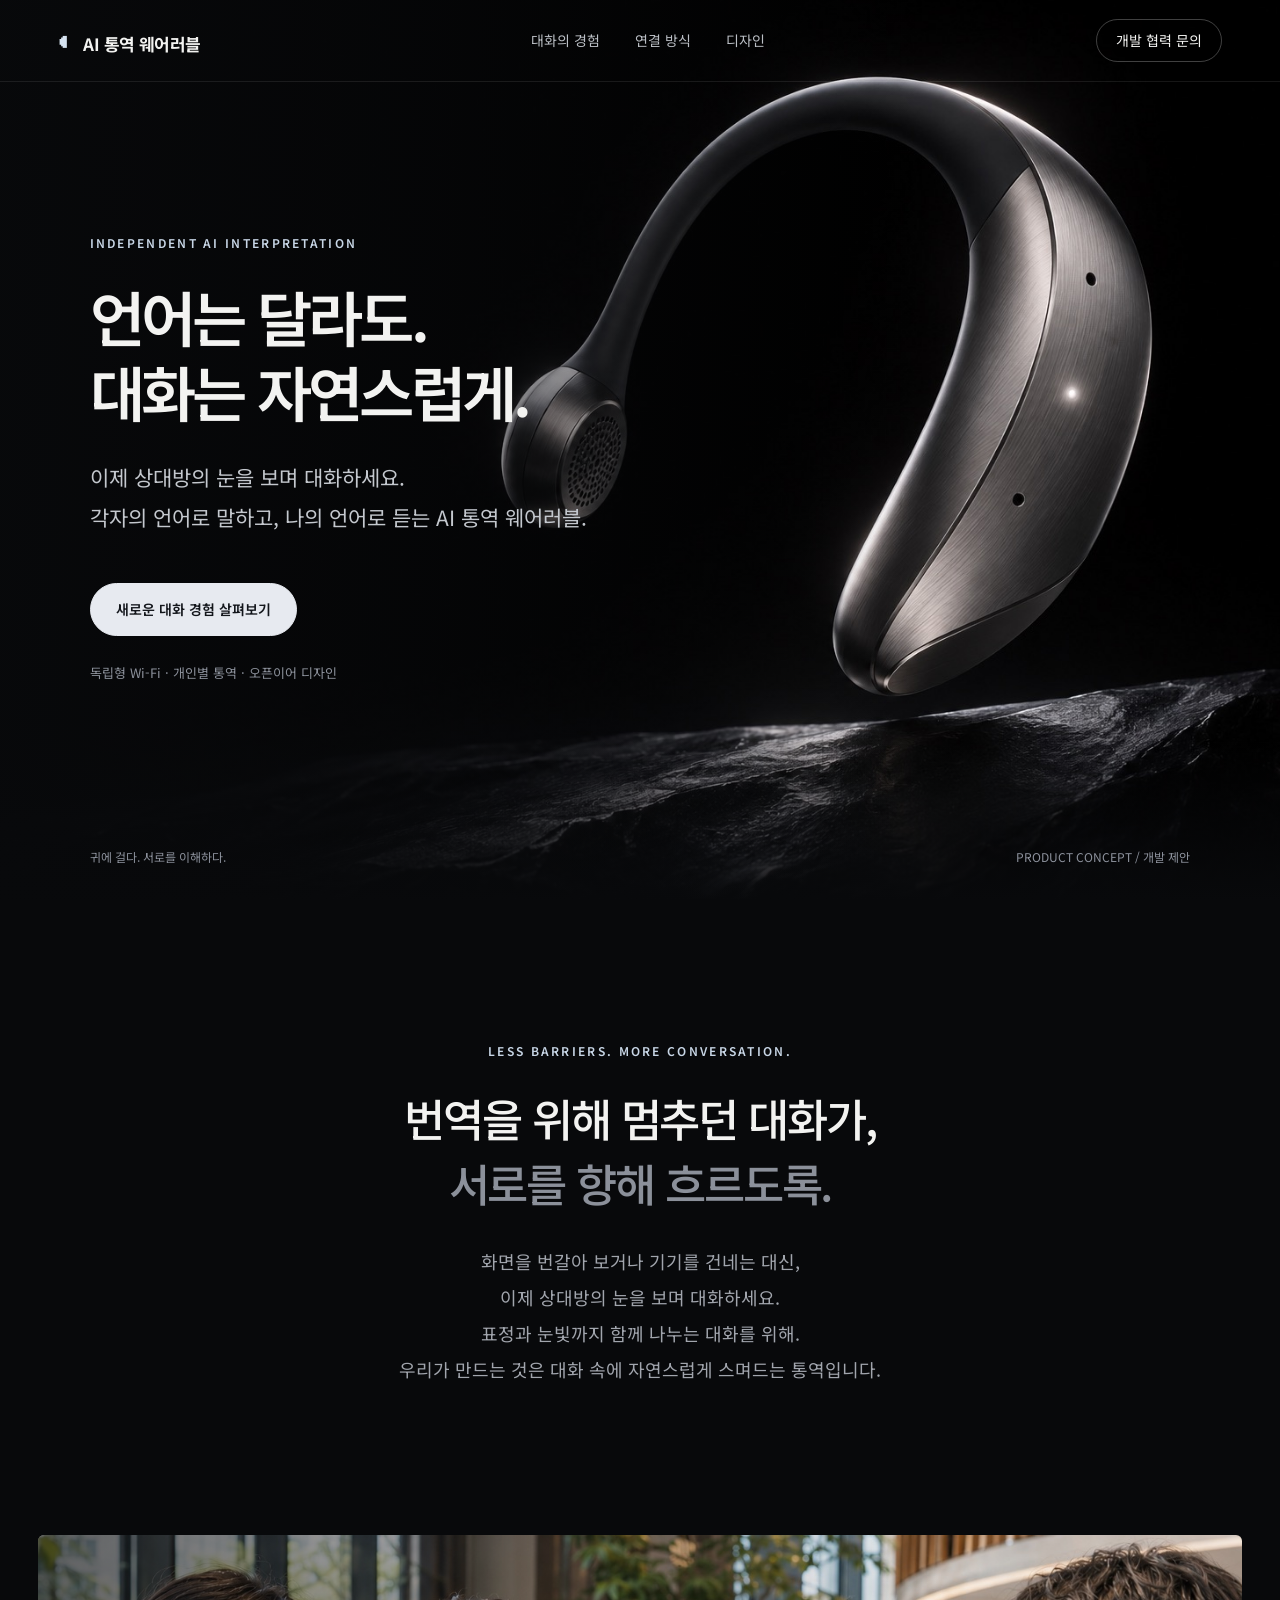
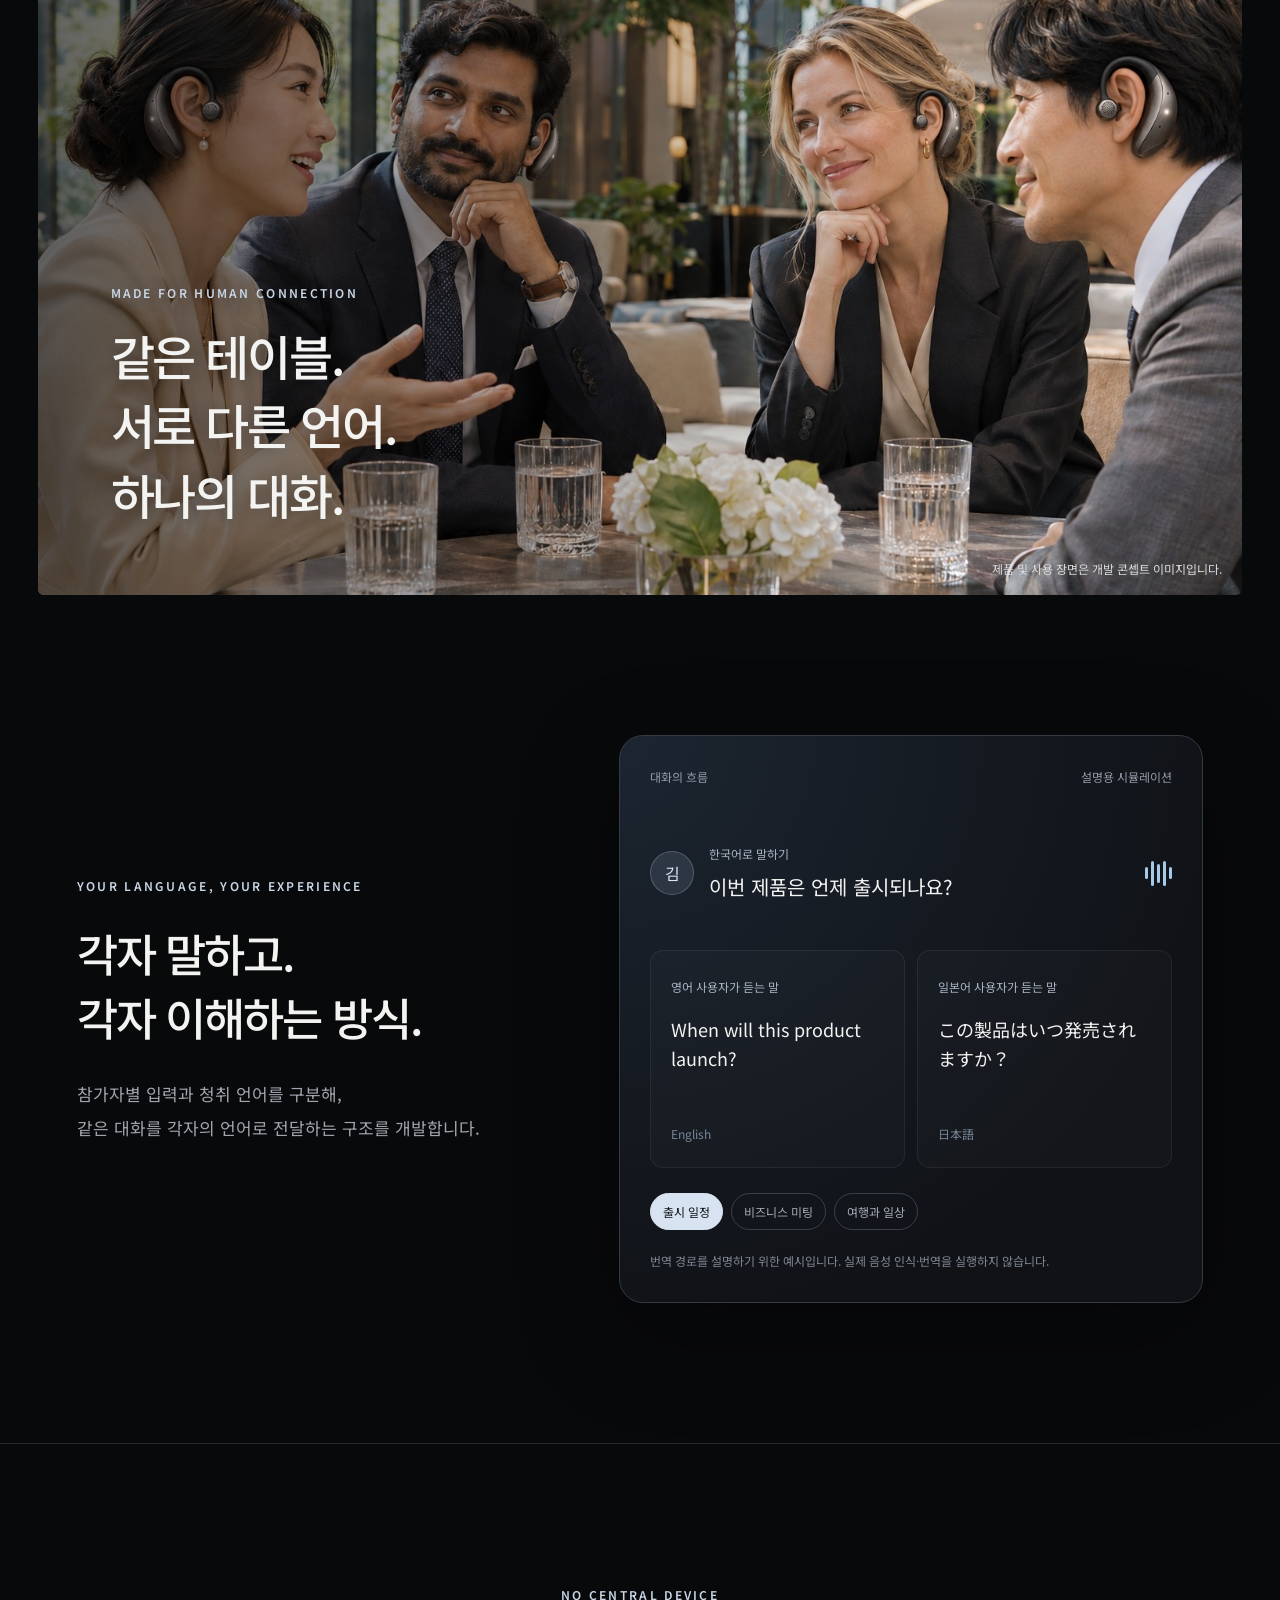
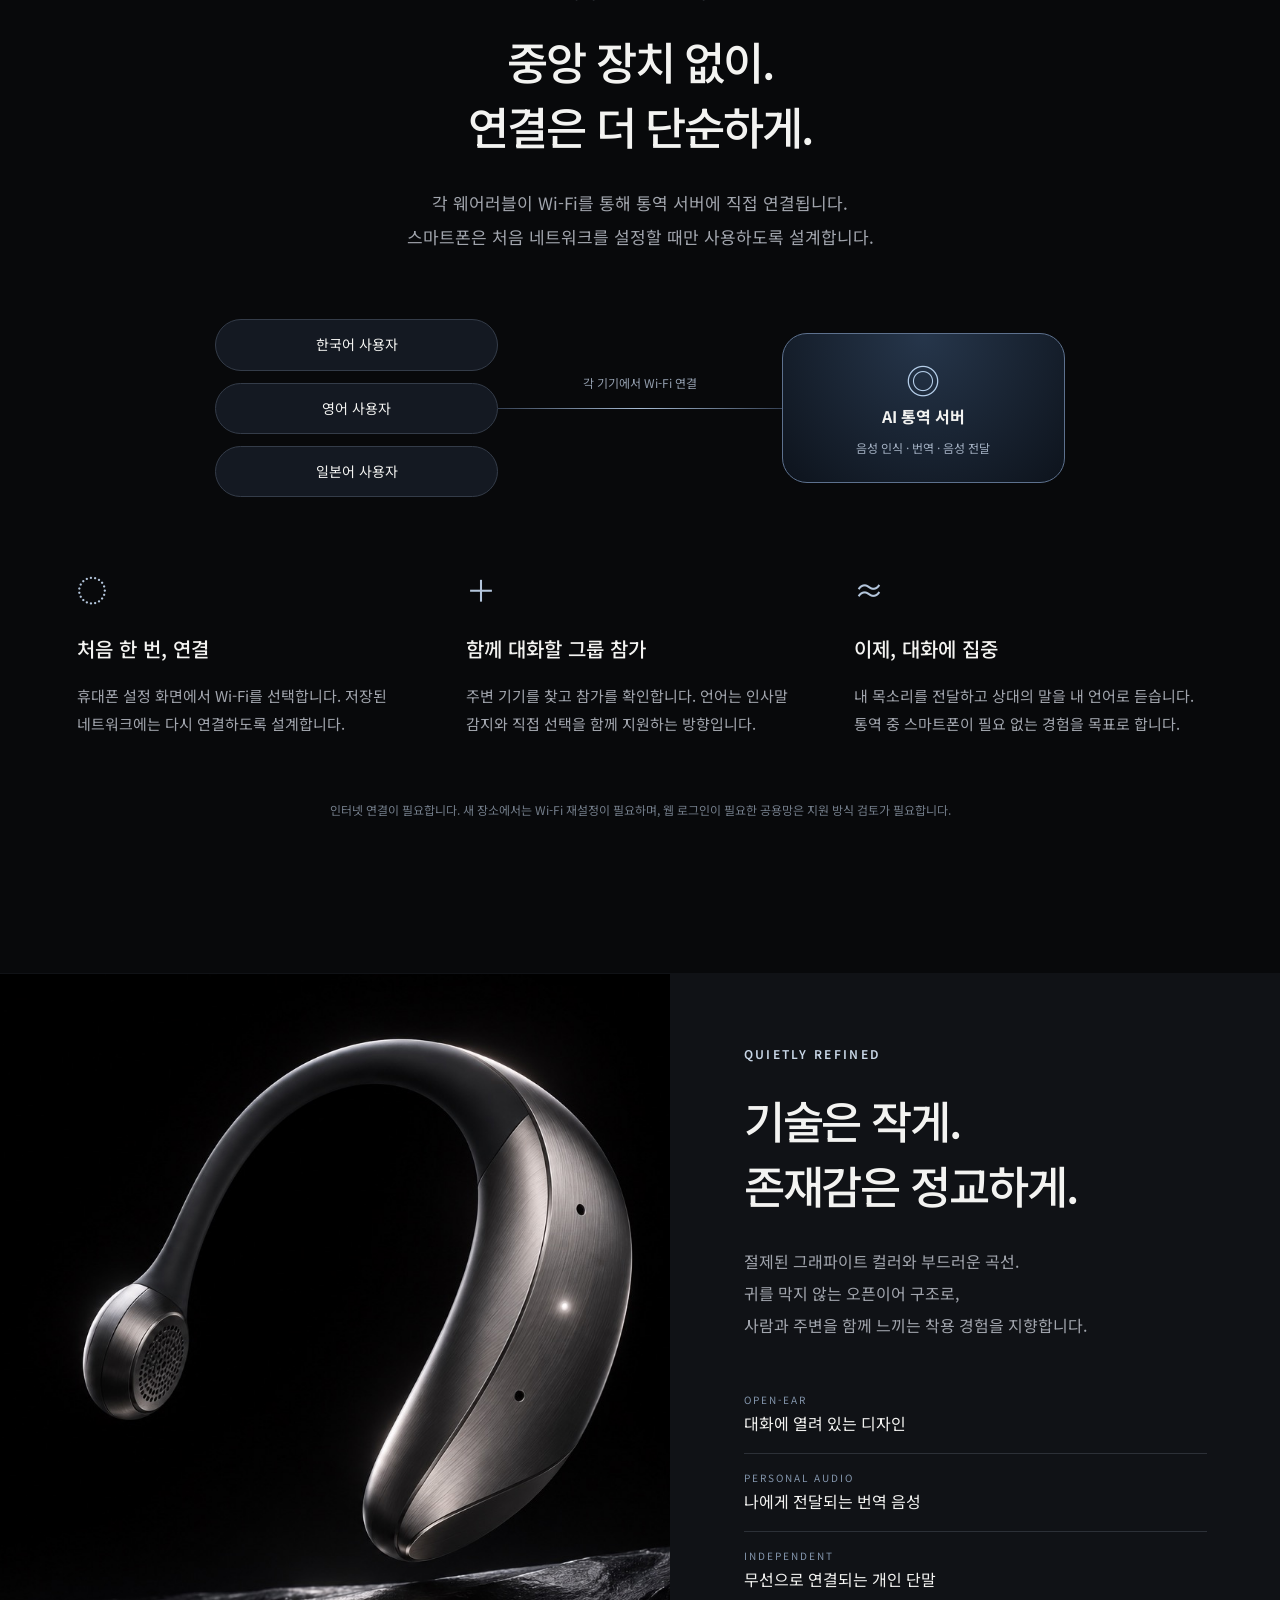
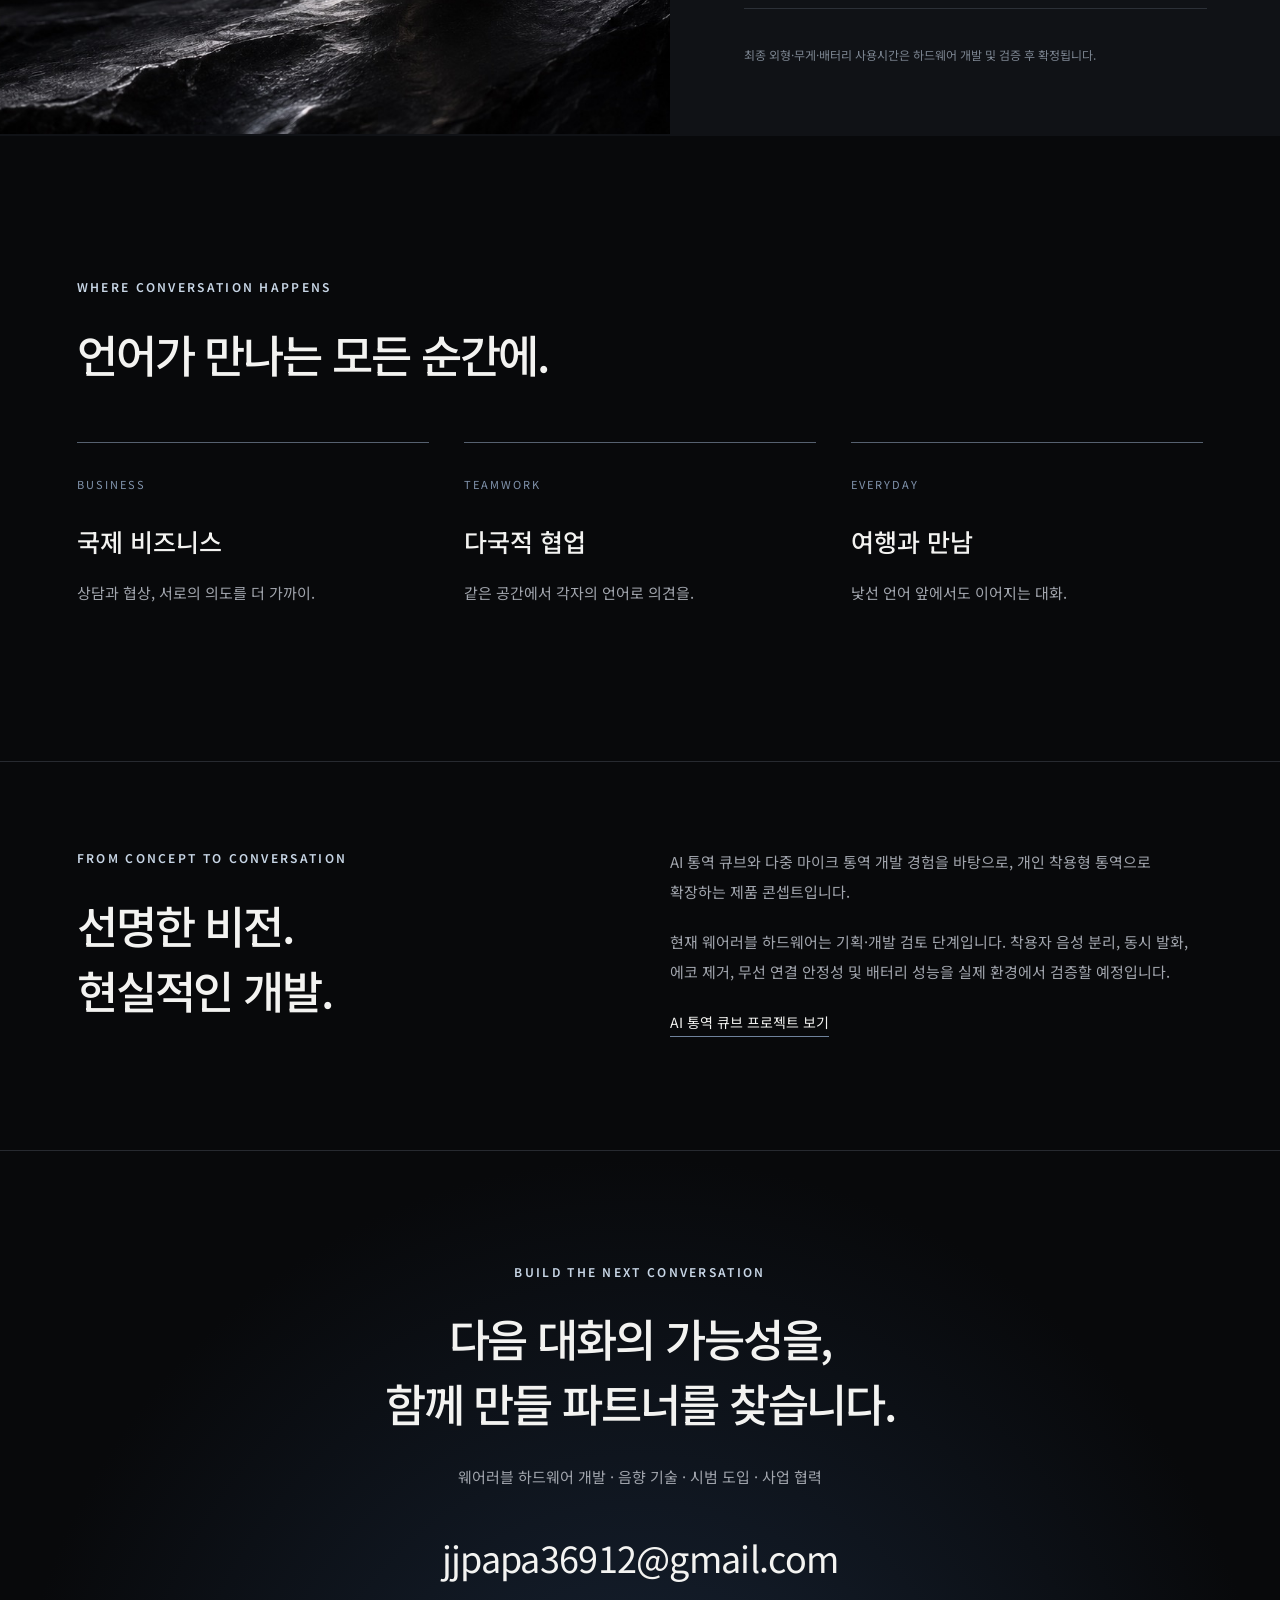
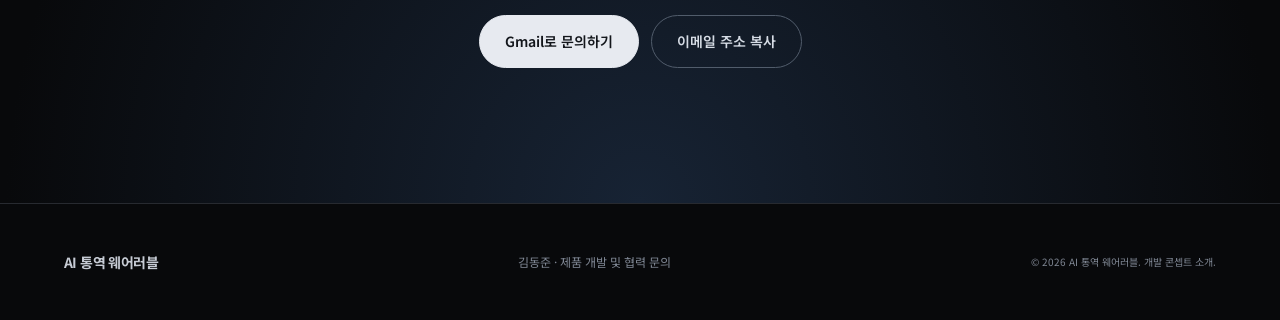
==== commit a965ac5c: "Match lifestyle wearables to hero product design" ====
--- a/wearable/index.html
+++ b/wearable/index.html
@@ -2,7 +2,7 @@
 <header><a class="brand" href="#"><span class="mark">◖</span> AI 통역 웨어러블</a><nav><a href="#experience">대화의 경험</a><a href="#connection">연결 방식</a><a href="#design">디자인</a></nav><a class="nav-contact" href="#contact">개발 협력 문의</a></header>
 <main><section class="hero"><img class="hero-image" src="assets/hero.jpg" alt="그래파이트 금속과 유연한 이어후크로 구성한 AI 통역 웨어러블 디자인 콘셉트" fetchpriority="high"><div class="hero-shade"></div><div class="hero-copy"><p class="eyebrow">INDEPENDENT AI INTERPRETATION</p><h1>언어는 달라도.<br>대화는 자연스럽게.</h1><p class="lead">이제 상대방의 눈을 보며 대화하세요.<br>각자의 언어로 말하고, 나의 언어로 듣는 AI 통역 웨어러블.</p><a class="button" href="#experience">새로운 대화 경험 살펴보기</a><p class="hero-note">독립형 Wi-Fi · 개인별 통역 · 오픈이어 디자인</p></div><div class="hero-bottom"><span>귀에 걸다. 서로를 이해하다.</span><span>PRODUCT CONCEPT / 개발 제안</span></div></section>
 <section class="intro reveal"><p class="eyebrow">LESS BARRIERS. MORE CONVERSATION.</p><h2>번역을 위해 멈추던 대화가,<br><span>서로를 향해 흐르도록.</span></h2><p>화면을 번갈아 보거나 기기를 건네는 대신,<br class="desktop"> 이제 상대방의 눈을 보며 대화하세요.<br>표정과 눈빛까지 함께 나누는 대화를 위해.<br>우리가 만드는 것은 대화 속에 자연스럽게 스며드는 통역입니다.</p></section>
-<section id="experience" class="scene reveal"><img src="assets/conversation.jpg" alt="귀걸이형 통역 기기를 착용하고 마주 보며 대화하는 다국적 동료들의 사용 장면 콘셉트" loading="lazy"><div class="scene-caption"><span class="eyebrow">MADE FOR HUMAN CONNECTION</span><h2>같은 테이블.<br>서로 다른 언어.<br>하나의 대화.</h2></div><span class="image-note">제품 및 사용 장면은 개발 콘셉트 이미지입니다.</span></section>
+<section id="experience" class="scene reveal"><img src="assets/conversation-matched.jpg" alt="귀걸이형 통역 기기를 착용하고 마주 보며 대화하는 다국적 동료들의 사용 장면 콘셉트" loading="lazy"><div class="scene-caption"><span class="eyebrow">MADE FOR HUMAN CONNECTION</span><h2>같은 테이블.<br>서로 다른 언어.<br>하나의 대화.</h2></div><span class="image-note">제품 및 사용 장면은 개발 콘셉트 이미지입니다.</span></section>
 <section class="experience content reveal"><div class="section-head"><p class="eyebrow">YOUR LANGUAGE, YOUR EXPERIENCE</p><h2>각자 말하고.<br>각자 이해하는 방식.</h2><p>참가자별 입력과 청취 언어를 구분해,<br>같은 대화를 각자의 언어로 전달하는 구조를 개발합니다.</p></div><div class="conversation-demo" aria-label="다국어 대화의 동작 예시"><div class="demo-top"><span>대화의 흐름</span><span>설명용 시뮬레이션</span></div><div class="speaking"><span class="avatar">김</span><div><small>한국어로 말하기</small><p id="source">이번 제품은 언제 출시되나요?</p></div><div class="wave" aria-hidden="true"><i></i><i></i><i></i><i></i><i></i></div></div><div class="listener-grid"><article><small>영어 사용자가 듣는 말</small><p id="english">When will this product launch?</p><span>English</span></article><article><small>일본어 사용자가 듣는 말</small><p id="japanese">この製品はいつ発売されますか？</p><span>日本語</span></article></div><div class="demo-controls"><button class="selected" data-demo="0" aria-pressed="true">출시 일정</button><button data-demo="1" aria-pressed="false">비즈니스 미팅</button><button data-demo="2" aria-pressed="false">여행과 일상</button></div><p class="demo-note">번역 경로를 설명하기 위한 예시입니다. 실제 음성 인식·번역을 실행하지 않습니다.</p></div></section>
 <section id="connection" class="connection content reveal"><p class="eyebrow">NO CENTRAL DEVICE</p><h2>중앙 장치 없이.<br>연결은 더 단순하게.</h2><p class="section-desc">각 웨어러블이 Wi-Fi를 통해 통역 서버에 직접 연결됩니다.<br>스마트폰은 처음 네트워크를 설정할 때만 사용하도록 설계합니다.</p><div class="network"><div class="people"><span>한국어 사용자</span><span>영어 사용자</span><span>일본어 사용자</span></div><div class="network-line"><span>각 기기에서 Wi-Fi 연결</span></div><div class="cloud"><span class="cloud-icon">◎</span><strong>AI 통역 서버</strong><small>음성 인식 · 번역 · 음성 전달</small></div></div><div class="steps"><article><span class="step-symbol">◌</span><h3>처음 한 번, 연결</h3><p>휴대폰 설정 화면에서 Wi-Fi를 선택합니다. 저장된 네트워크에는 다시 연결하도록 설계합니다.</p></article><article><span class="step-symbol">＋</span><h3>함께 대화할 그룹 참가</h3><p>주변 기기를 찾고 참가를 확인합니다. 언어는 인사말 감지와 직접 선택을 함께 지원하는 방향입니다.</p></article><article><span class="step-symbol">≈</span><h3>이제, 대화에 집중</h3><p>내 목소리를 전달하고 상대의 말을 내 언어로 듣습니다. 통역 중 스마트폰이 필요 없는 경험을 목표로 합니다.</p></article></div><p class="technical-note">인터넷 연결이 필요합니다. 새 장소에서는 Wi-Fi 재설정이 필요하며, 웹 로그인이 필요한 공용망은 지원 방식 검토가 필요합니다.</p></section>
 <section id="design" class="design reveal"><div class="design-photo"><img src="assets/hero.jpg" alt="소형 오픈이어 스피커와 뒤쪽 이어후크의 소재 및 형태 디테일" loading="lazy"></div><div class="design-copy"><p class="eyebrow">QUIETLY REFINED</p><h2>기술은 작게.<br>존재감은 정교하게.</h2><p>절제된 그래파이트 컬러와 부드러운 곡선.<br>귀를 막지 않는 오픈이어 구조로,<br>사람과 주변을 함께 느끼는 착용 경험을 지향합니다.</p><ul><li><span>OPEN-EAR</span><strong>대화에 열려 있는 디자인</strong></li><li><span>PERSONAL AUDIO</span><strong>나에게 전달되는 번역 음성</strong></li><li><span>INDEPENDENT</span><strong>무선으로 연결되는 개인 단말</strong></li></ul><small>최종 외형·무게·배터리 사용시간은 하드웨어 개발 및 검증 후 확정됩니다.</small></div></section>
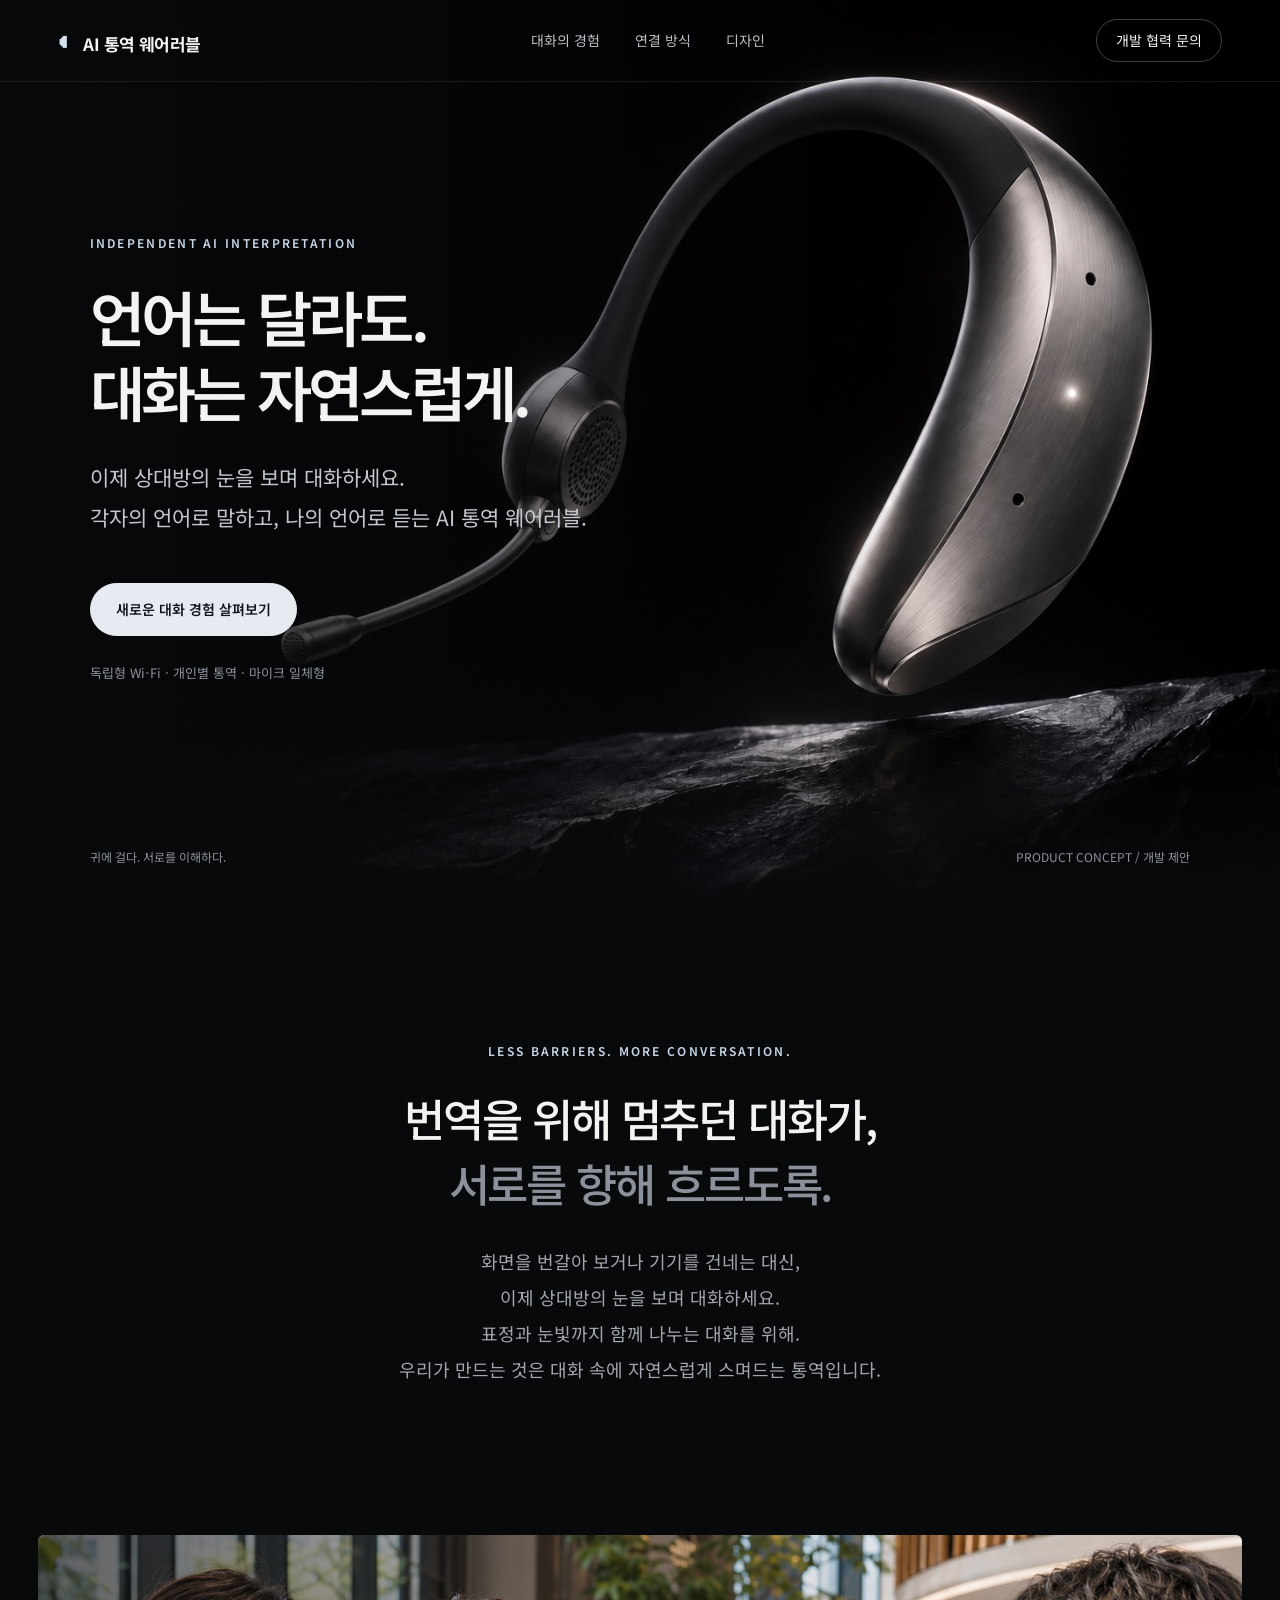
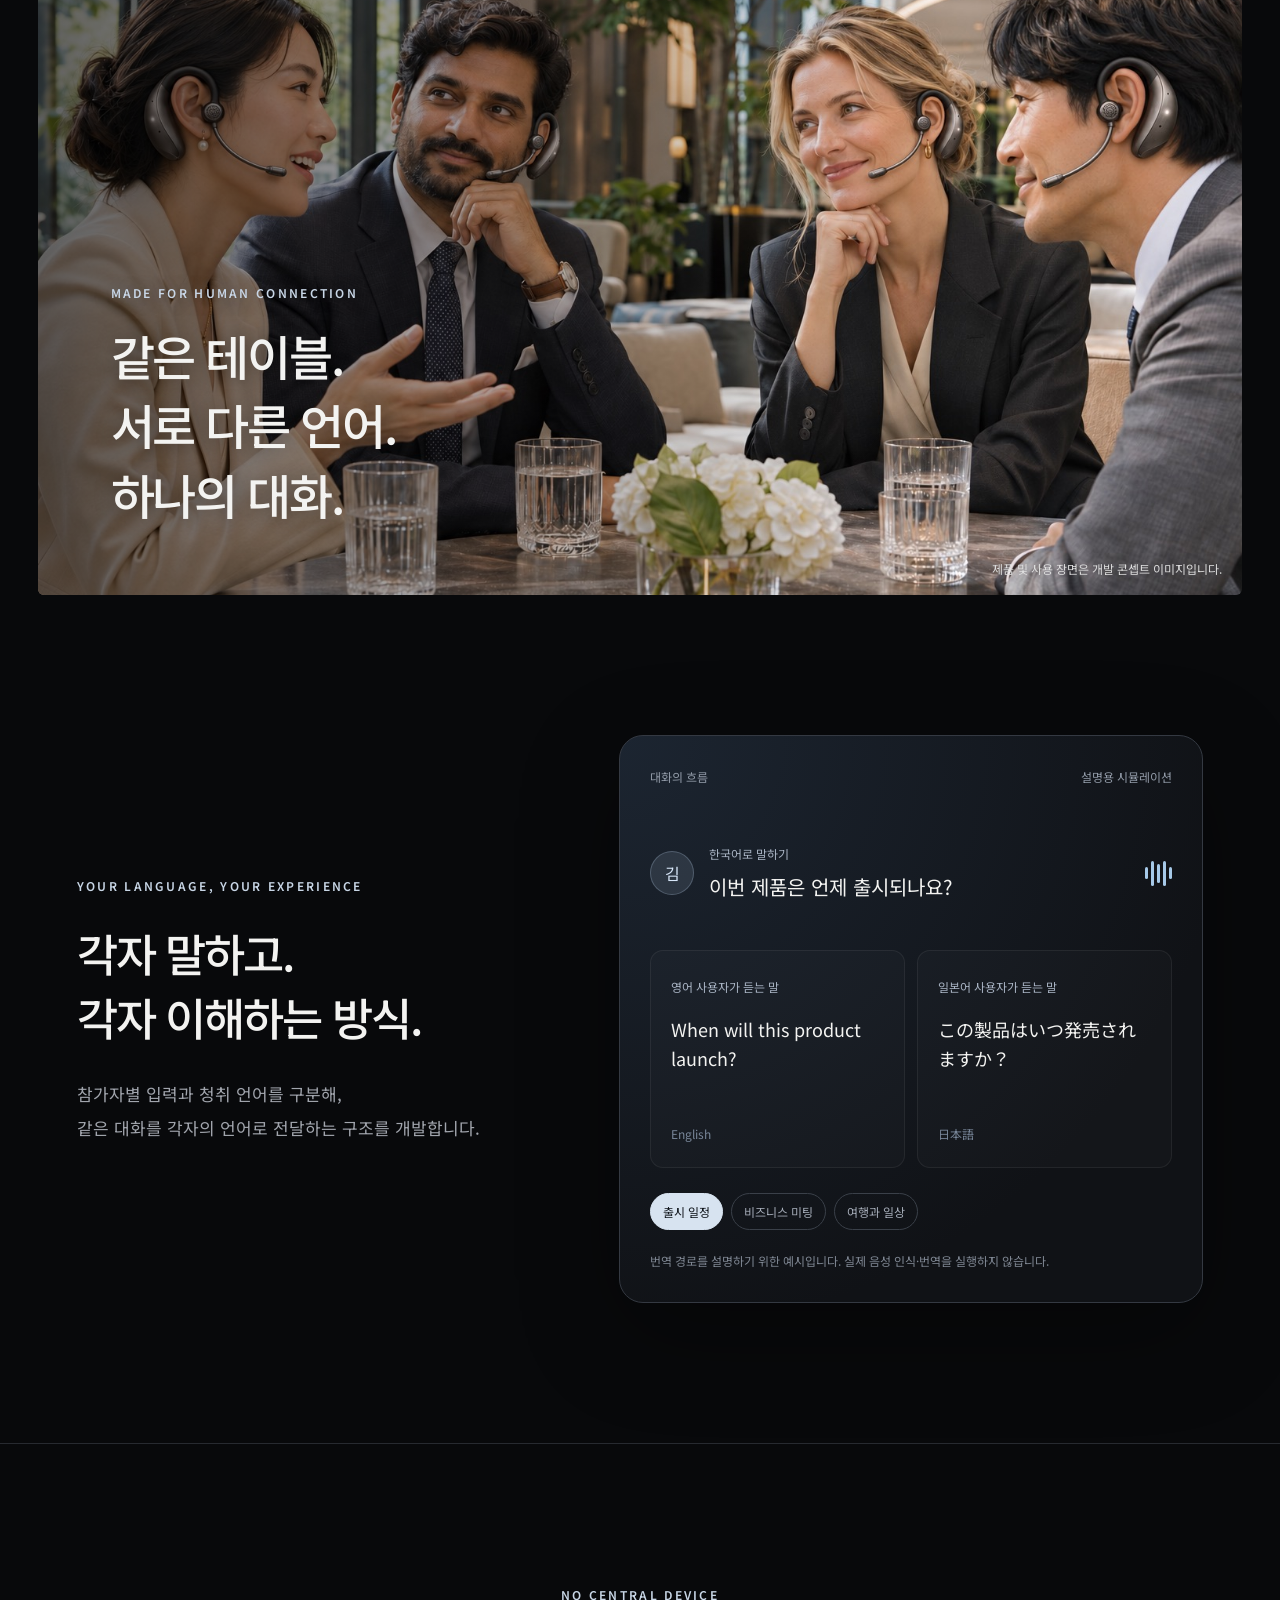
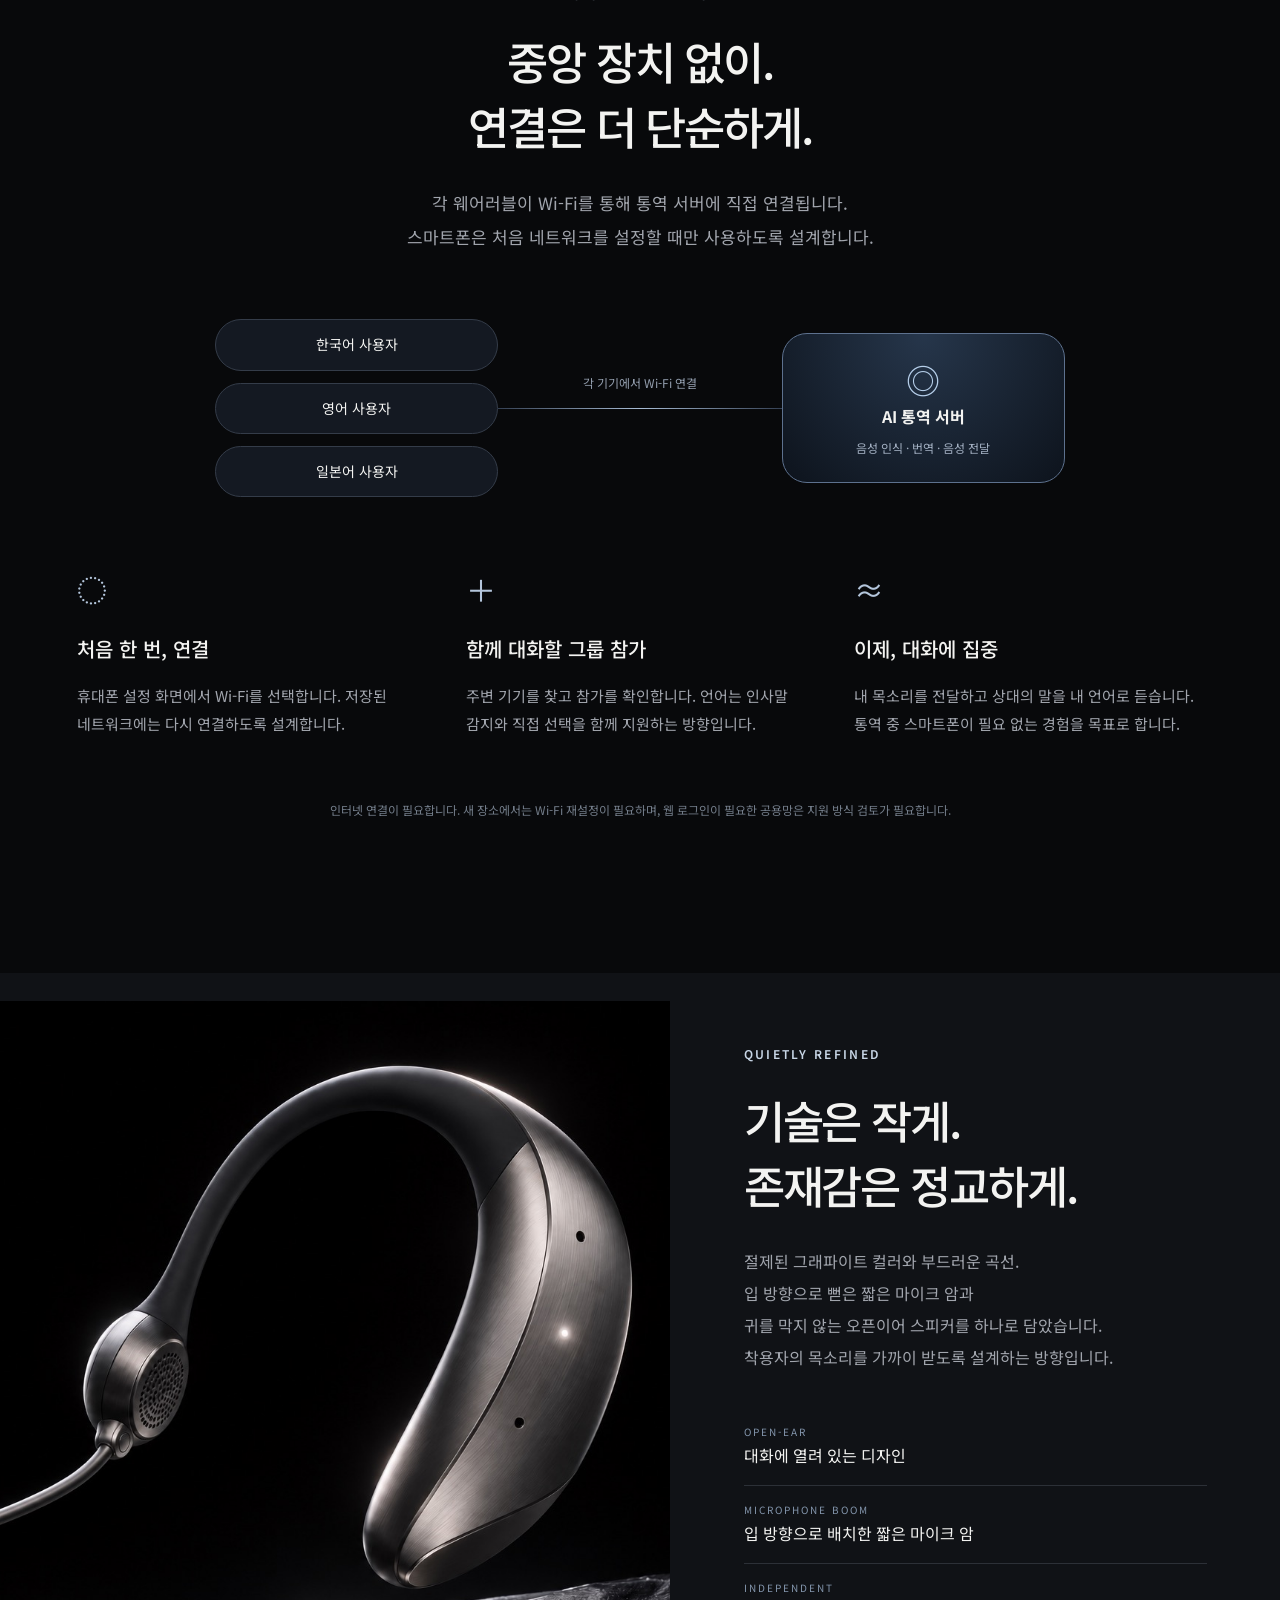
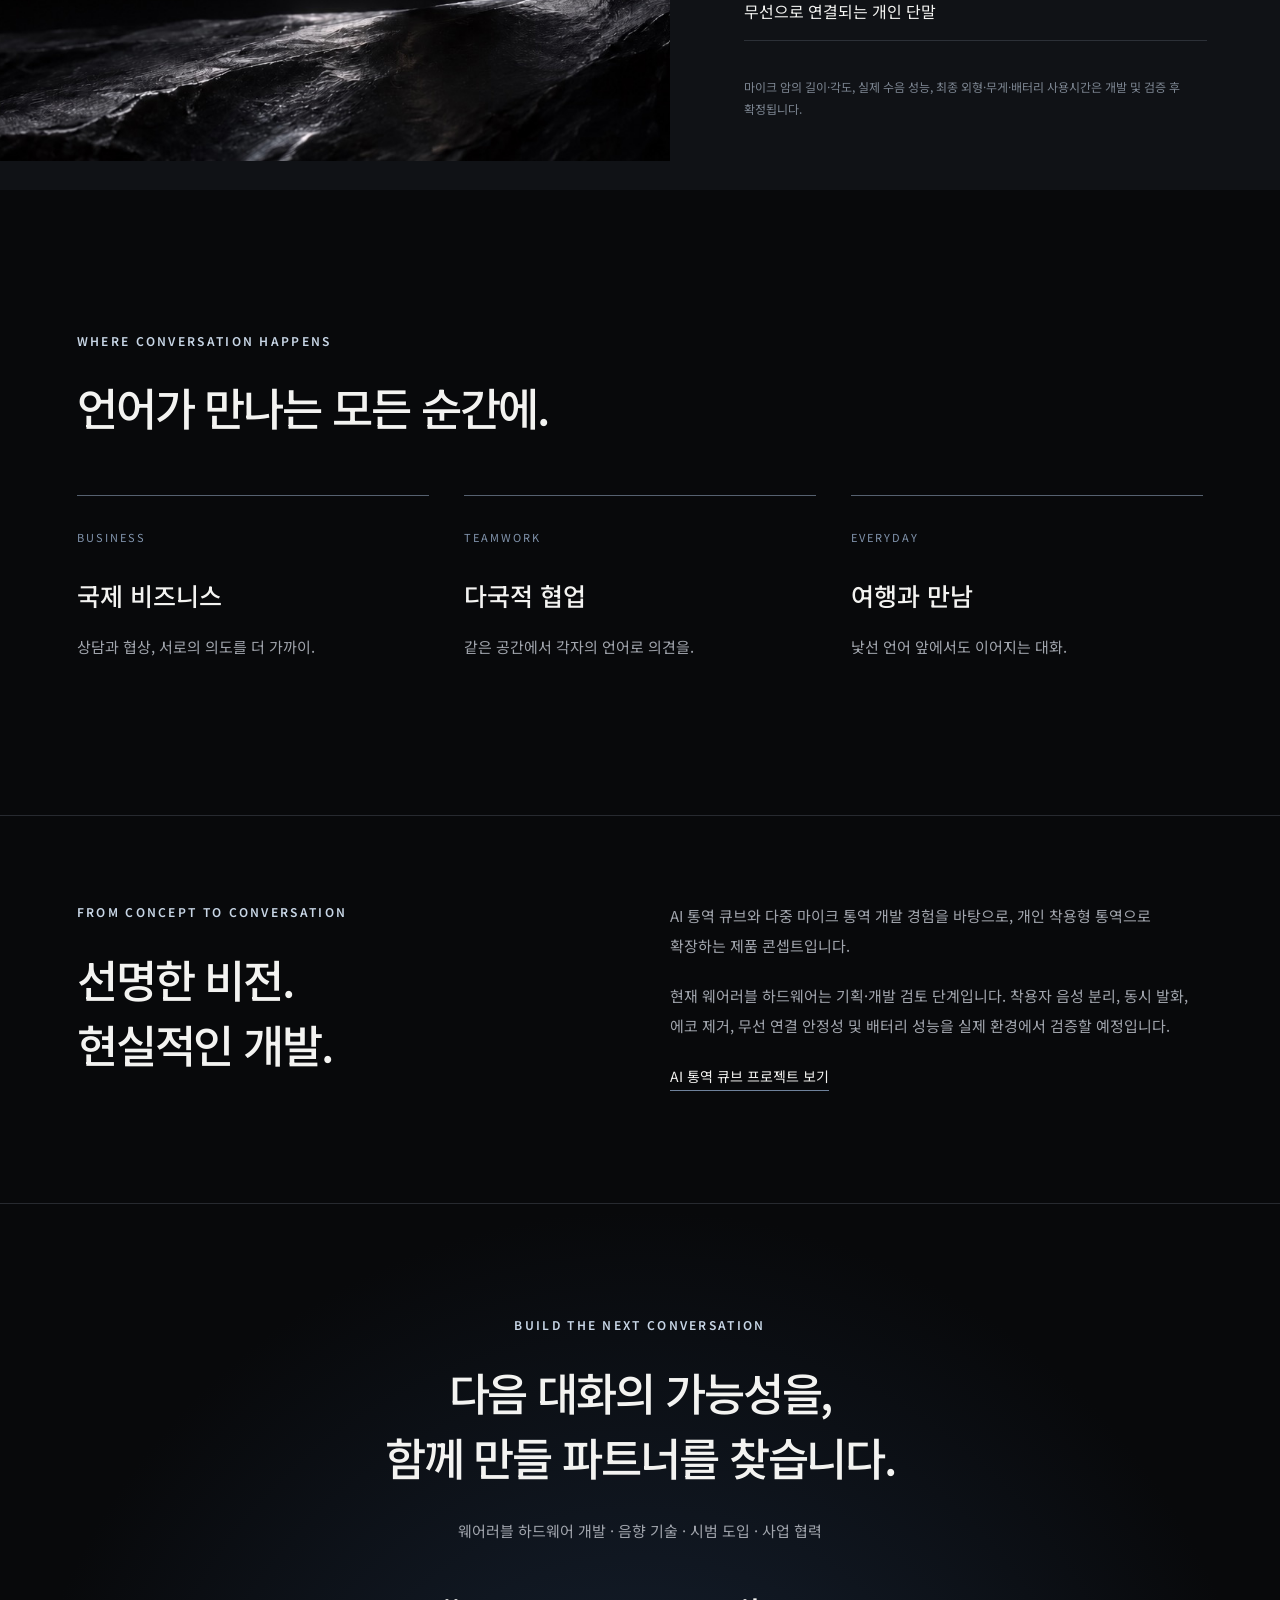
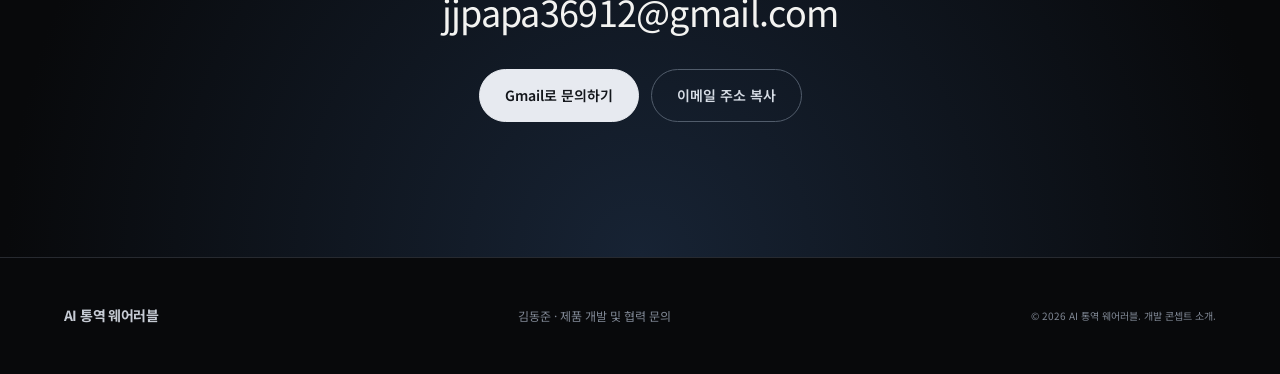
==== commit 0b3b027c: "Update wearable visuals to matching microphone-boom design" ====
--- a/wearable/index.html
+++ b/wearable/index.html
@@ -1,11 +1,11 @@
-<!doctype html><html lang="ko"><head><meta charset="utf-8"><meta name="viewport" content="width=device-width,initial-scale=1"><meta name="theme-color" content="#08090b"><title>AI 통역 웨어러블 — 언어의 경계 너머</title><meta name="description" content="각자의 언어로 말하고, 나의 언어로 듣는 AI 그룹 통역 웨어러블. 스마트폰과 중앙 장치 없이 Wi-Fi로 연결하는 독립형 제품 개발 콘셉트."><meta property="og:title" content="AI 통역 웨어러블 — 언어의 경계 너머"><meta property="og:description" content="각자의 언어로 말하고, 나의 언어로 듣다."><meta property="og:image" content="https://jjpapa36912.github.io/ai-interpreter-cube/wearable/assets/hero.jpg"><link rel="stylesheet" href="style.css"></head><body>
+<!doctype html><html lang="ko"><head><meta charset="utf-8"><meta name="viewport" content="width=device-width,initial-scale=1"><meta name="theme-color" content="#08090b"><title>AI 통역 웨어러블 — 언어의 경계 너머</title><meta name="description" content="각자의 언어로 말하고, 나의 언어로 듣는 AI 그룹 통역 웨어러블. 스마트폰과 중앙 장치 없이 Wi-Fi로 연결하는 독립형 제품 개발 콘셉트."><meta property="og:title" content="AI 통역 웨어러블 — 언어의 경계 너머"><meta property="og:description" content="각자의 언어로 말하고, 나의 언어로 듣다."><meta property="og:image" content="https://jjpapa36912.github.io/ai-interpreter-cube/wearable/assets/hero-boom.jpg"><link rel="stylesheet" href="style.css"></head><body>
 <header><a class="brand" href="#"><span class="mark">◖</span> AI 통역 웨어러블</a><nav><a href="#experience">대화의 경험</a><a href="#connection">연결 방식</a><a href="#design">디자인</a></nav><a class="nav-contact" href="#contact">개발 협력 문의</a></header>
-<main><section class="hero"><img class="hero-image" src="assets/hero.jpg" alt="그래파이트 금속과 유연한 이어후크로 구성한 AI 통역 웨어러블 디자인 콘셉트" fetchpriority="high"><div class="hero-shade"></div><div class="hero-copy"><p class="eyebrow">INDEPENDENT AI INTERPRETATION</p><h1>언어는 달라도.<br>대화는 자연스럽게.</h1><p class="lead">이제 상대방의 눈을 보며 대화하세요.<br>각자의 언어로 말하고, 나의 언어로 듣는 AI 통역 웨어러블.</p><a class="button" href="#experience">새로운 대화 경험 살펴보기</a><p class="hero-note">독립형 Wi-Fi · 개인별 통역 · 오픈이어 디자인</p></div><div class="hero-bottom"><span>귀에 걸다. 서로를 이해하다.</span><span>PRODUCT CONCEPT / 개발 제안</span></div></section>
+<main><section class="hero"><img class="hero-image" src="assets/hero-boom.jpg" alt="입 방향의 짧은 마이크 암과 오픈이어 스피커를 갖춘 그래파이트 AI 통역 웨어러블 디자인 콘셉트" fetchpriority="high"><div class="hero-shade"></div><div class="hero-copy"><p class="eyebrow">INDEPENDENT AI INTERPRETATION</p><h1>언어는 달라도.<br>대화는 자연스럽게.</h1><p class="lead">이제 상대방의 눈을 보며 대화하세요.<br>각자의 언어로 말하고, 나의 언어로 듣는 AI 통역 웨어러블.</p><a class="button" href="#experience">새로운 대화 경험 살펴보기</a><p class="hero-note">독립형 Wi-Fi · 개인별 통역 · 마이크 일체형</p></div><div class="hero-bottom"><span>귀에 걸다. 서로를 이해하다.</span><span>PRODUCT CONCEPT / 개발 제안</span></div></section>
 <section class="intro reveal"><p class="eyebrow">LESS BARRIERS. MORE CONVERSATION.</p><h2>번역을 위해 멈추던 대화가,<br><span>서로를 향해 흐르도록.</span></h2><p>화면을 번갈아 보거나 기기를 건네는 대신,<br class="desktop"> 이제 상대방의 눈을 보며 대화하세요.<br>표정과 눈빛까지 함께 나누는 대화를 위해.<br>우리가 만드는 것은 대화 속에 자연스럽게 스며드는 통역입니다.</p></section>
-<section id="experience" class="scene reveal"><img src="assets/conversation-matched.jpg" alt="귀걸이형 통역 기기를 착용하고 마주 보며 대화하는 다국적 동료들의 사용 장면 콘셉트" loading="lazy"><div class="scene-caption"><span class="eyebrow">MADE FOR HUMAN CONNECTION</span><h2>같은 테이블.<br>서로 다른 언어.<br>하나의 대화.</h2></div><span class="image-note">제품 및 사용 장면은 개발 콘셉트 이미지입니다.</span></section>
+<section id="experience" class="scene reveal"><img src="assets/conversation-boom.jpg" alt="동일한 짧은 마이크 암 일체형 귀걸이 통역 기기를 착용하고 대화하는 네 사람의 사용 장면 콘셉트" loading="lazy"><div class="scene-caption"><span class="eyebrow">MADE FOR HUMAN CONNECTION</span><h2>같은 테이블.<br>서로 다른 언어.<br>하나의 대화.</h2></div><span class="image-note">제품 및 사용 장면은 개발 콘셉트 이미지입니다.</span></section>
 <section class="experience content reveal"><div class="section-head"><p class="eyebrow">YOUR LANGUAGE, YOUR EXPERIENCE</p><h2>각자 말하고.<br>각자 이해하는 방식.</h2><p>참가자별 입력과 청취 언어를 구분해,<br>같은 대화를 각자의 언어로 전달하는 구조를 개발합니다.</p></div><div class="conversation-demo" aria-label="다국어 대화의 동작 예시"><div class="demo-top"><span>대화의 흐름</span><span>설명용 시뮬레이션</span></div><div class="speaking"><span class="avatar">김</span><div><small>한국어로 말하기</small><p id="source">이번 제품은 언제 출시되나요?</p></div><div class="wave" aria-hidden="true"><i></i><i></i><i></i><i></i><i></i></div></div><div class="listener-grid"><article><small>영어 사용자가 듣는 말</small><p id="english">When will this product launch?</p><span>English</span></article><article><small>일본어 사용자가 듣는 말</small><p id="japanese">この製品はいつ発売されますか？</p><span>日本語</span></article></div><div class="demo-controls"><button class="selected" data-demo="0" aria-pressed="true">출시 일정</button><button data-demo="1" aria-pressed="false">비즈니스 미팅</button><button data-demo="2" aria-pressed="false">여행과 일상</button></div><p class="demo-note">번역 경로를 설명하기 위한 예시입니다. 실제 음성 인식·번역을 실행하지 않습니다.</p></div></section>
 <section id="connection" class="connection content reveal"><p class="eyebrow">NO CENTRAL DEVICE</p><h2>중앙 장치 없이.<br>연결은 더 단순하게.</h2><p class="section-desc">각 웨어러블이 Wi-Fi를 통해 통역 서버에 직접 연결됩니다.<br>스마트폰은 처음 네트워크를 설정할 때만 사용하도록 설계합니다.</p><div class="network"><div class="people"><span>한국어 사용자</span><span>영어 사용자</span><span>일본어 사용자</span></div><div class="network-line"><span>각 기기에서 Wi-Fi 연결</span></div><div class="cloud"><span class="cloud-icon">◎</span><strong>AI 통역 서버</strong><small>음성 인식 · 번역 · 음성 전달</small></div></div><div class="steps"><article><span class="step-symbol">◌</span><h3>처음 한 번, 연결</h3><p>휴대폰 설정 화면에서 Wi-Fi를 선택합니다. 저장된 네트워크에는 다시 연결하도록 설계합니다.</p></article><article><span class="step-symbol">＋</span><h3>함께 대화할 그룹 참가</h3><p>주변 기기를 찾고 참가를 확인합니다. 언어는 인사말 감지와 직접 선택을 함께 지원하는 방향입니다.</p></article><article><span class="step-symbol">≈</span><h3>이제, 대화에 집중</h3><p>내 목소리를 전달하고 상대의 말을 내 언어로 듣습니다. 통역 중 스마트폰이 필요 없는 경험을 목표로 합니다.</p></article></div><p class="technical-note">인터넷 연결이 필요합니다. 새 장소에서는 Wi-Fi 재설정이 필요하며, 웹 로그인이 필요한 공용망은 지원 방식 검토가 필요합니다.</p></section>
-<section id="design" class="design reveal"><div class="design-photo"><img src="assets/hero.jpg" alt="소형 오픈이어 스피커와 뒤쪽 이어후크의 소재 및 형태 디테일" loading="lazy"></div><div class="design-copy"><p class="eyebrow">QUIETLY REFINED</p><h2>기술은 작게.<br>존재감은 정교하게.</h2><p>절제된 그래파이트 컬러와 부드러운 곡선.<br>귀를 막지 않는 오픈이어 구조로,<br>사람과 주변을 함께 느끼는 착용 경험을 지향합니다.</p><ul><li><span>OPEN-EAR</span><strong>대화에 열려 있는 디자인</strong></li><li><span>PERSONAL AUDIO</span><strong>나에게 전달되는 번역 음성</strong></li><li><span>INDEPENDENT</span><strong>무선으로 연결되는 개인 단말</strong></li></ul><small>최종 외형·무게·배터리 사용시간은 하드웨어 개발 및 검증 후 확정됩니다.</small></div></section>
+<section id="design" class="design reveal"><div class="design-photo"><img src="assets/hero-boom.jpg" alt="짧은 마이크 암, 원형 오픈이어 스피커와 그래파이트 이어후크 디테일" loading="lazy"></div><div class="design-copy"><p class="eyebrow">QUIETLY REFINED</p><h2>기술은 작게.<br>존재감은 정교하게.</h2><p>절제된 그래파이트 컬러와 부드러운 곡선.<br>입 방향으로 뻗은 짧은 마이크 암과<br>귀를 막지 않는 오픈이어 스피커를 하나로 담았습니다.<br>착용자의 목소리를 가까이 받도록 설계하는 방향입니다.</p><ul><li><span>OPEN-EAR</span><strong>대화에 열려 있는 디자인</strong></li><li><span>MICROPHONE BOOM</span><strong>입 방향으로 배치한 짧은 마이크 암</strong></li><li><span>INDEPENDENT</span><strong>무선으로 연결되는 개인 단말</strong></li></ul><small>마이크 암의 길이·각도, 실제 수음 성능, 최종 외형·무게·배터리 사용시간은 개발 및 검증 후 확정됩니다.</small></div></section>
 <section class="places content reveal"><p class="eyebrow">WHERE CONVERSATION HAPPENS</p><h2>언어가 만나는 모든 순간에.</h2><div class="use-grid"><article><span>BUSINESS</span><h3>국제 비즈니스</h3><p>상담과 협상, 서로의 의도를 더 가까이.</p></article><article><span>TEAMWORK</span><h3>다국적 협업</h3><p>같은 공간에서 각자의 언어로 의견을.</p></article><article><span>EVERYDAY</span><h3>여행과 만남</h3><p>낯선 언어 앞에서도 이어지는 대화.</p></article></div></section>
 <section class="development content reveal"><div><p class="eyebrow">FROM CONCEPT TO CONVERSATION</p><h2>선명한 비전.<br>현실적인 개발.</h2></div><div><p>AI 통역 큐브와 다중 마이크 통역 개발 경험을 바탕으로, 개인 착용형 통역으로 확장하는 제품 콘셉트입니다.</p><p>현재 웨어러블 하드웨어는 기획·개발 검토 단계입니다. 착용자 음성 분리, 동시 발화, 에코 제거, 무선 연결 안정성 및 배터리 성능을 실제 환경에서 검증할 예정입니다.</p><a class="text-link" href="../">AI 통역 큐브 프로젝트 보기</a></div></section>
 <section id="contact" class="contact reveal"><p class="eyebrow">BUILD THE NEXT CONVERSATION</p><h2>다음 대화의 가능성을,<br>함께 만들 파트너를 찾습니다.</h2><p>웨어러블 하드웨어 개발 · 음향 기술 · 시범 도입 · 사업 협력</p><a class="email" href="mailto:jjpapa36912@gmail.com?subject=AI%20통역%20웨어러블%20협력%20문의">jjpapa36912@gmail.com</a><div class="contact-actions"><a class="button" href="https://mail.google.com/mail/?view=cm&fs=1&to=jjpapa36912%40gmail.com&su=AI%20통역%20웨어러블%20협력%20문의" target="_blank" rel="noopener">Gmail로 문의하기</a><button class="button outline" id="copy">이메일 주소 복사</button></div><p id="copy-status" role="status"></p></section></main><footer><a class="brand" href="#">AI 통역 웨어러블</a><p>김동준 · 제품 개발 및 협력 문의</p><small>© 2026 AI 통역 웨어러블. 개발 콘셉트 소개.</small></footer><script src="app.js"></script></body></html>
